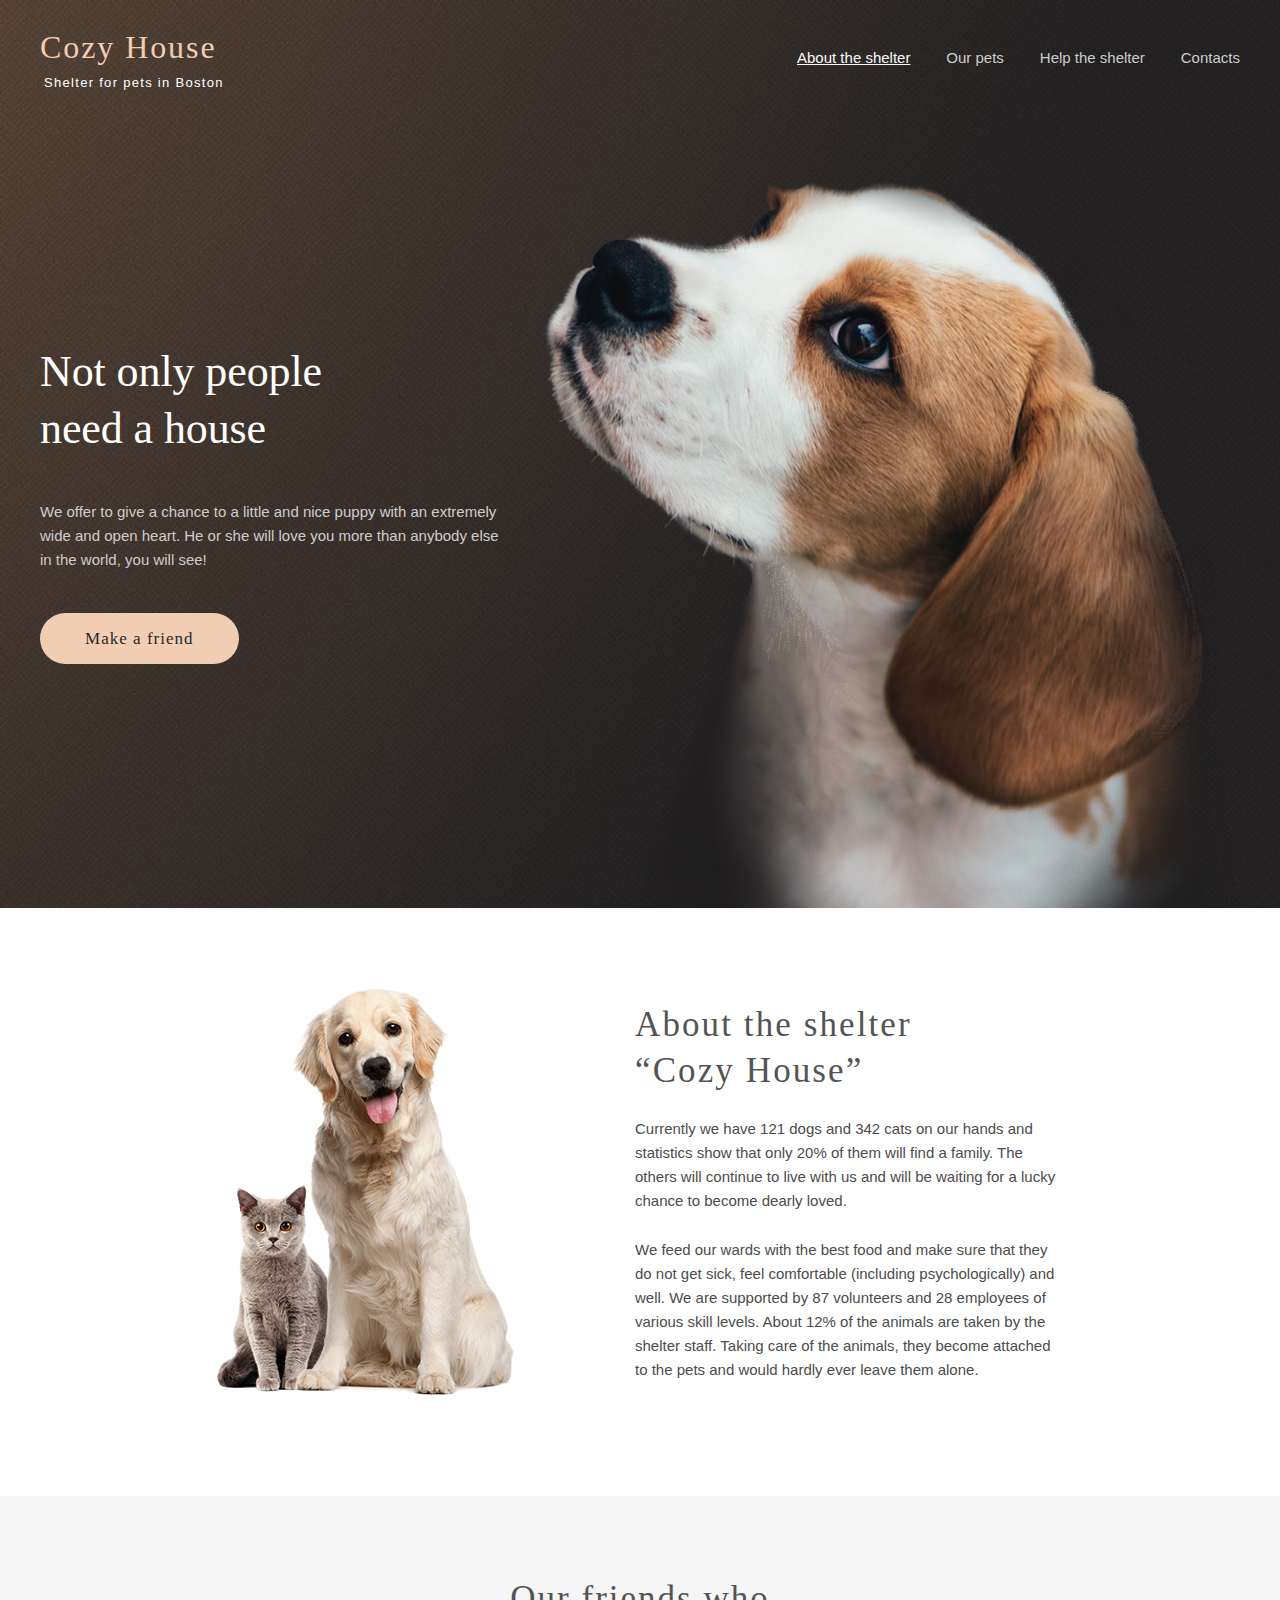
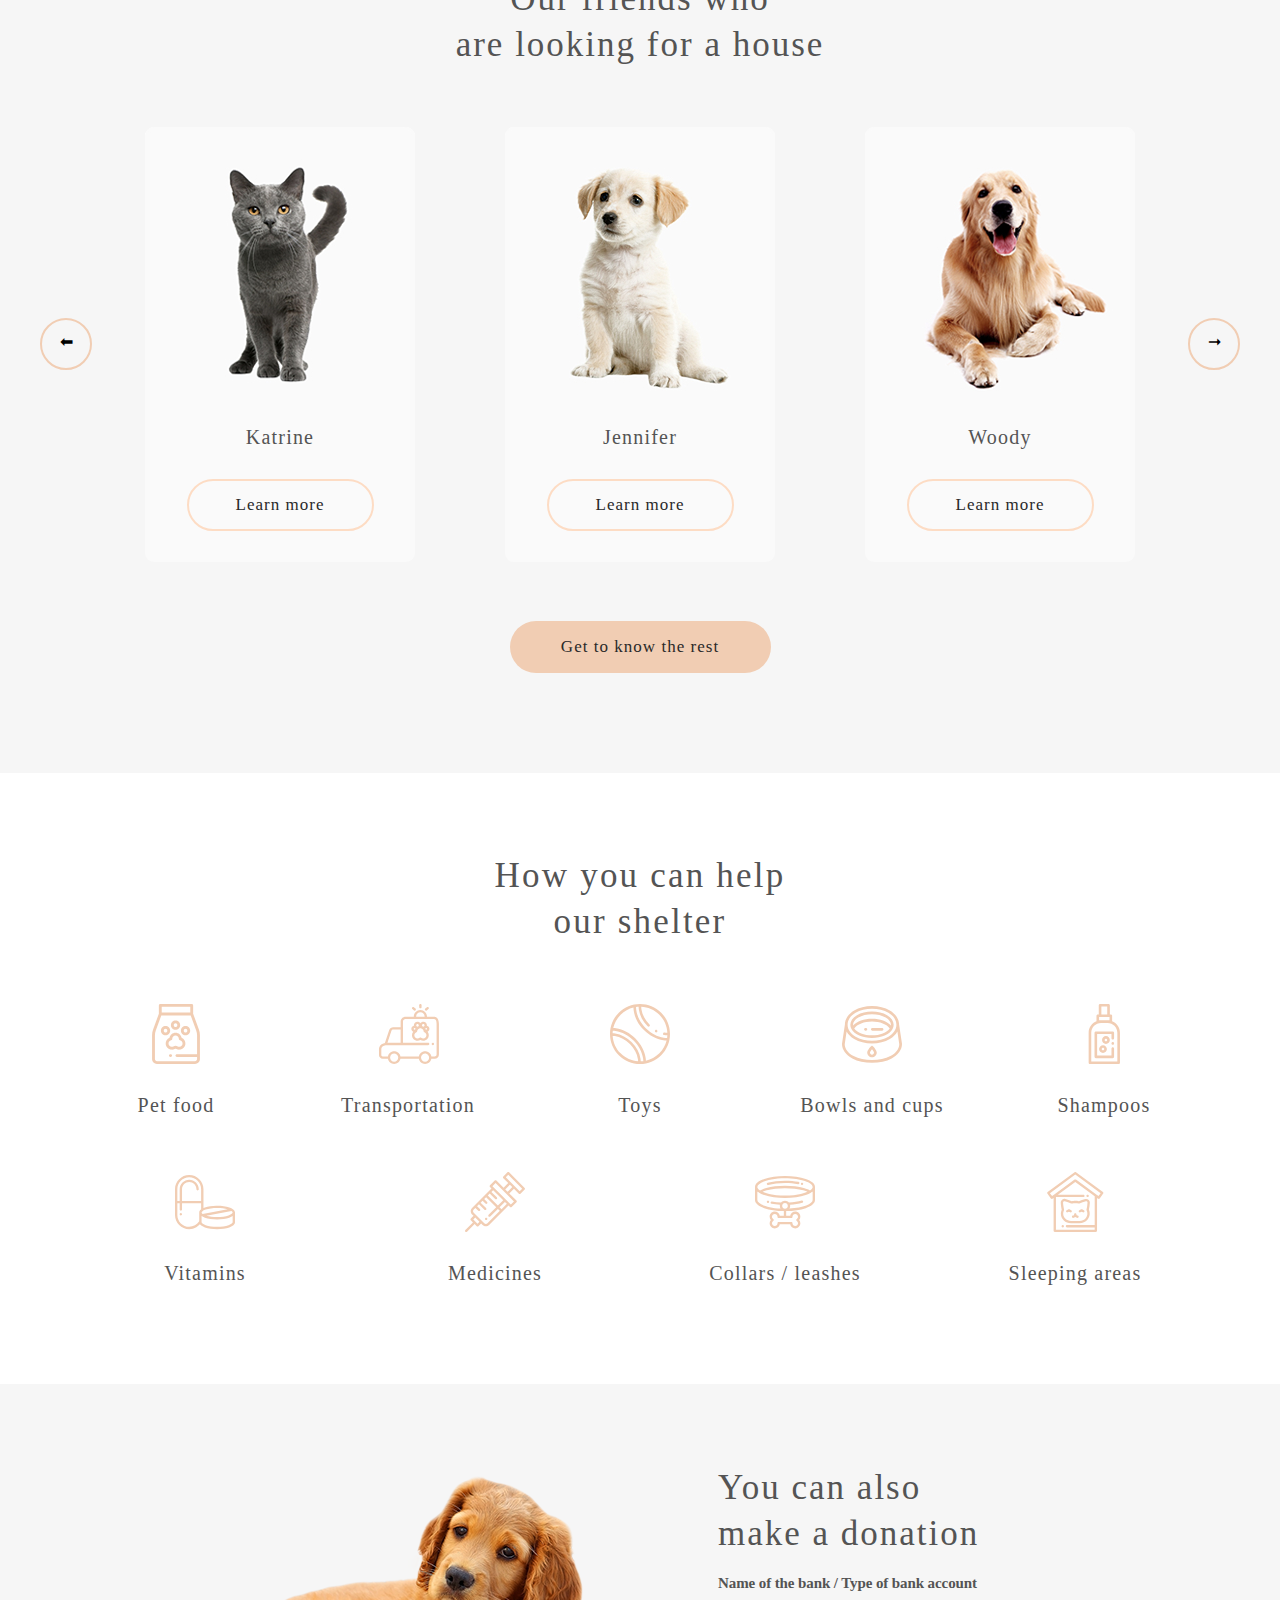
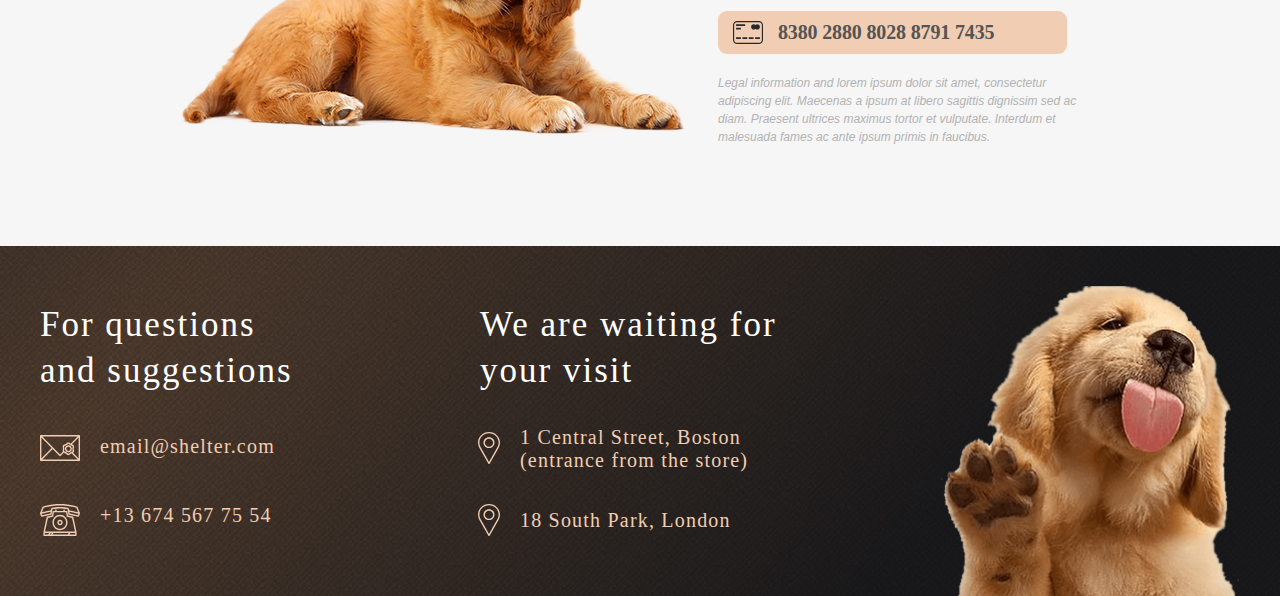
==== index.html @ 89e7f136 "fix: debuging validator error v2" ====
<!DOCTYPE html>
<html lang="en">

<head>
    <meta charset="UTF-8">
    <meta name="viewport" content="width=device-width, initial-scale=1.0">
    <link rel="stylesheet" href="style.css">
    <link rel="shortcut icon" href="img/start-dog.png">
    <title>Shelter</title>
</head>
<body>
    <section class="start">
        <header class="startHeader dFlex">
            <a href="#" class="logoLink">
            <div class="">
                <h1 class="startH1">Cozy House</h1>
                <p class="startP">Shelter for pets in Boston</p>
            </div>
            </a>
            <nav>
                <ul class="navbar dFlex">
                    <li><a href="#" class="navA navAActive">About the shelter</a></li>
                    <li><a href="Pets.html" class="navA">Our pets</a></li>
                    <li><a href="#help" class="navA">Help the shelter</a></li>
                    <li><a href="#footer" class="navA">Contacts</a></li>
                </ul>
            </nav>
        </header>
        <div class="startMain dFlex">
            <div class="startText">
                <h2 class="startTextH2">Not only people need a house</h2>
                <p class="startTextP">
                    We offer to give a chance to a little and
                    nice puppy with an extremely wide and open heart. He or she
                    will love you more than anybody else in the world, you will see!
                </p>
                <a href="#pets" class="startBtn btn">Make a friend</a>
            </div>
            <div class="startImg">
            </div>
        </div>
    </section>

    <section class="about">
        <div class="aboutBox dFlex">
            <div class="aboutImg"></div>
            <div class="aboutText">
                <h3 class="aboutTextH3">
                    About the shelter “Cozy House”
                </h3>
                <p class="aboutTextP aboutTextPMargin">
                    Currently we have 121 dogs and 342 cats on our hands and statistics
                    show that only 20% of them will find a family. The others will
                    continue to live with us and will be waiting for a lucky chance
                    to become dearly loved.
                </p>
                <p class="aboutTextP">
                    We feed our wards with the best food and make sure that they do
                    not get sick, feel comfortable (including psychologically) and
                    well. We are supported by 87 volunteers and 28 employees of various
                    skill levels. About 12% of the animals are taken by the shelter
                    staff. Taking care of the animals, they become attached to the
                    pets and would hardly ever leave them alone.
                </p>
            </div>
        </div>
    </section>
    <section class="pets" id="pets">
        <h3 class="petsH3">Our friends who <br>are looking for a house</h3>
        <div class="petsSliderBox dFlex">
            <div class="sliderArrLeft sliderArr">&#11013;</div>
            <div class="petsSlider dFlex">
                <div class="petCard">
                    <div class="petCardImg imgKatrine"></div>
                    <div class="petCardName"> Katrine </div>
                    <button type="button" class="petCardBtn btn">Learn more</button>
                </div>
                <div class="petCard">
                    <div class="petCardImg imgJennifer"></div>
                    <div class="petCardName"> Jennifer </div>
                    <button type="button" class="petCardBtn btn">Learn more</button>
                </div>
                <div class="petCard">
                    <div class="petCardImg imgWoody"></div>
                    <div class="petCardName"> Woody </div>
                    <button type="button" class="petCardBtn btn">Learn more</button>
                </div>
            </div>
            <div class="sliderArrRight sliderArr">&#10142;</div>
        </div>
        <a href="Pets.html" class="petsBtn btn">Get to know the rest</a>
    </section>
    <section class="help" id="help">
        <h3 class="helpH3">How you can help <br>our shelter</h3>
        <div class="helpList dFlex">
            <div class="helpListBox">
                <div class="helpImgPetFood helpImg"></div>
                <h4 class="helpListName">
                    Pet food
                </h4>
            </div>
            <div class="helpListBox">
                <div class="helpImgTransportation helpImg"></div>
                <h4 class="helpListName">
                    Transportation
                </h4>
            </div>
            <div class="helpListBox">
                <div class="helpImgToys helpImg"></div>
                <h4 class="helpListName">
                    Toys
                </h4>
            </div>
            <div class="helpListBox">
                <div class="helpImgBowlsAndCups helpImg"></div>
                <h4 class="helpListName">
                    Bowls and cups
                </h4>
            </div>
            <div class="helpListBox">
                <div class="helpImgShampoos helpImg"></div>
                <h4 class="helpListName">
                    Shampoos
                </h4>
            </div>
            <div class="helpListBox">
                <div class="helpImgVitamins helpImg"></div>
                <h4 class="helpListName">
                    Vitamins
                </h4>
            </div>
            <div class="helpListBox">
                <div class="helpImgMedicines helpImg"></div>
                <h4 class="helpListName">
                    Medicines
                </h4>
            </div>
            <div class="helpListBox">
                <div class="helpImgCollarsLeashes helpImg"></div>
                <h4 class="helpListName">
                    Collars / leashes
                </h4>
            </div>
            <div class="helpListBox">
                <div class="helpImgSleepingAreas helpImg"></div>
                <h4 class="helpListName">
                    Sleeping areas
                </h4>
            </div>
        </div>
    </section>
    <section class="donation dFlex">
        <div class="donationImg"></div>
        <div class="donationBlock">
            <h3 class="donationH3">You can also <br>make a donation</h3>
            <h5 class="donationH5">Name of the bank / Type of bank account</h5>
            <div class="donationCredit">
                <div class="donationCreditBox dFlex">
                    <div class="donationCreditImg"></div>
                    <a href="#" class="logoLink"><h4 class="donationCreditNum">8380 2880 8028 8791 7435</h4></a>
                </div>
            </div>
            <div class="donationCreditP">
                Legal information and lorem ipsum dolor sit amet, consectetur
                adipiscing elit. Maecenas a ipsum at libero sagittis dignissim
                sed ac diam. Praesent ultrices maximus tortor et vulputate.
                Interdum et malesuada fames ac ante ipsum primis in faucibus.
            </div>
        </div>
    </section>
    <section class="footer dFlex" id="footer">
        <div class="footerBox">
            <h3 class="footerH3">For questions <br>and suggestions</h3>
            <div class="footerMailMargin dFlex">
                <div class="footerMailImg"></div>
                <a href="mailto:email@shelter.com" class="logoLink"><h4>email@shelter.com</h4></a>
            </div>
            <div class="dFlex">
                <div class="footerPhoneImg"></div>
                <a href="tel:+136745677554" class="logoLink"><h4>+13 674 567 75 54</h4></a>
            </div>
        </div>
        <div class="footerBox footerBoxCenter">
            <h3 class="footerH3">We are waiting for your visit</h3>
            <div class="footerPinMargin dFlex">
                <div class="footerPinImg footerPinImgOne"></div>
                <a href="https://www.google.com/maps/search/Boston" class="logoLink"><h4 class="footerH4Center">
                    1 Central Street, Boston (entrance from the store)
                </h4></a>
            </div>
            <div class="dFlex">
                <div class="footerPinImg footerPinImgTwo"></div>
                <a href="https://www.google.com/maps/search/London" class="logoLink"><h4>18 South Park, London </h4></a>
            </div>
        </div>
        <div class="footerBox footerImgDog"></div>
    </section>
    <script src="script.js"></script>
</body>

</html>
---- style.css ----
body, h1, h2, h3, h4, p, ul, ol[class], li, figure, figcaption, blockquote, dl, dd, html {
    margin: 0;
    padding: 0;
}
html {
    scroll-behavior: smooth;
    width: 1280px;
    max-width: 1280px;
    min-width: 250px;
    margin: 0 auto;
    -webkit-text-size-adjust: 100%;
    font-family: 'Inika';
    font-style: normal;
    transition: 0.3s;
}
* {
    box-sizing: border-box;
}
.dFlex {
    display: flex;
}
.dNone {
    display: none;
}

.start {
    height: 908px;
    padding: 0 40px;
    background: url(img/start-back.jpg) center;
}
.startHeader {
    padding-top: 30px;
    justify-content: space-between;
}
.logoLink {
    text-decoration: none;
}
.startH1 {
    font-family: 'Georgia';
    font-weight: 400;
    font-size: 32px;
    line-height: 110%;
    letter-spacing: 0.06em;
    color: #F1CDB3;
}
.startP {
    margin: 10px 0 0 4px;
    font-family: 'Arial';
    line-height: 15px;
    font-size: 13px;
    letter-spacing: 0.1em;
    color: #FFF;
}
.navbar {
    margin-top: 16px;
    width: 443px;
    justify-content: space-between;
    list-style-type: none;
}
.navA {
    font-family: 'Arial';
    font-size: 15px;
    line-height: 160%;
    color: #CDCDCD;
    text-decoration: none;
    transition: 0.3s;
}
.navA:hover {
    color: #FAFAFA;
    cursor: pointer;
}
.navAActive {
    color: #FAFAFA;
    text-decoration: underline;
}
.navAActive:hover {
    cursor: default;
}
.startMain {
    margin-top: 90px;
    justify-content: space-between;
}
.startText {
    margin-top: 163px;
    width: 460px;
}
.startTextH2 {
    width: 315px;
    font-family: 'Georgia';
    font-weight: 100;
    font-size: 44px;
    line-height: 130%;
    color: #FFF;
    letter-spacing: -0.1px;
}
.startTextP {
    margin: 42px 0 56px;
    font-family: 'Arial';
    font-size: 15px;
    line-height: 160%;
    color: #CDCDCD;
}
.startImg {
    background: url(img/start-dog.png) center;
    width: 698px;
    height: 728px;
}
.startBtn {
    text-decoration: none;
    padding: 16px 45px;
    width: 207px;
    /* height: 180px; */
}
.btn {
    background: #F1CDB3;
    border: none;
    border-radius: 100px;
    font-family: 'Georgia';
    font-size: 17px;
    line-height: 130%;
    letter-spacing: 0.06em;
    color: #292929;
    transition: 0.3s;
}
.btn:hover {
    cursor: pointer;
    background: #FDDCC4;
}
.about {
    background-color: #FFF;
    padding: 80px 215px;
    height: 588px;
}
.aboutBox {
    width: 850px;
    justify-content: space-between;
}
.aboutImg {
    background: url(img/about-pets.png) center;
    width: 300px;
    height: 408px;
}
.aboutText {
    width: 430px;
}
.aboutTextH3 {
    width: 370px;
    margin-top: 14px;
    font-weight: 100;
    font-family: 'Georgia';
    font-size: 35px;
    line-height: 130%;
    letter-spacing: 0.06em;
    color: #545454;
}
.aboutTextP {
    font-family: 'Arial';
    font-size: 15px;
    line-height: 160%;
    color: #4C4C4C;
}
.aboutTextPMargin {
    margin: 24px 0 25px;

}
.pets {
    padding: 80px 40px;
    height: 877px;
    background-color: #F6F6F6;
}
.petsH3 {
    margin: 0 auto;
    width: 400px;
    text-align: center;
    font-family: 'Georgia';
    font-weight: 100;
    font-size: 35px;
    line-height: 130%;
    color: #545454;
    letter-spacing: 2px;
}
.petsSliderBox {
    margin-top: 60px;
}
.petsSlider {
    width: 990px;
    margin: 0 53px;
    justify-content: space-between;
}
.sliderArr {
    border-radius: 100%;
    border: 2px solid #F1CDB3;
    width: 52px;
    height: 52px;
    margin-top: 191px;
    padding-top: 12px;
    text-align: center;
    align-items: center;
    transition: 0.3s;
}
.sliderArr:hover {
    cursor: pointer;
    background: #F1CDB3;
}

.petCard {
    width: 270px;
    height: 435px;
    background: #FAFAFA;
    border-radius: 9px;
    overflow: hidden;
    transition: 0.5s;
}
.petCard:hover, .petsCard:hover {
    cursor: pointer;
    box-shadow: 0px 4px 4px rgba(0, 0, 0, 0.25);
    background: #fff;
}
.petCard:hover > .petCardBtn, .petsCard:hover > .petCardBtn {
    background: #FDDCC4;
}
.petCardImg {
    width: 270px;
    height: 270px;
}
.petCardName {
    margin-top: 29px;
    margin-bottom: 30px;
    font-family: 'Georgia';
    font-size: 20px;
    line-height: 23px;
    align-items: center;
    text-align: center;
    letter-spacing: 0.06em;
    color: #545454;
}
.petCardBtn {
    margin: 0 41.5px;
    background-color: #FAFAFA;
    width: 187px;
    height: 52px;
    border: 2px solid #FDDCC4;
}
.petsBtn {
    align-items: center;
    text-align: center;
    padding: 15px;
    display: block;
    text-decoration: none;
    margin: 0 auto;
    margin-top: 59px;
    font-family: 'Georgia';
    font-size: 17px;
    line-height: 130%;
    letter-spacing: 0.06em;
    color: #292929;
    width: 261px;
    height: 52px;
}
.imgKatrine {
    background: url(img/pets-katrine.jpg) center;
}
.imgJennifer {
    background: url(img/pets-jennifer.jpg) center;
}
.imgWoody {
    background: url(img/pets-woody.jpg) center;
}
.imgSophia {
    background: url(img/pets-sophia.jpg) center;
}
.imgTimmy {
    background: url(img/pets-timmy.jpg) center;
}
.imgCharly {
    background: url(img/pets-charly.jpg) center;
}
.imgScarlett {
    background: url(img/pets-scarlett.jpg) center;
}
.imgFreddie {
    background: url(img/pets-freddie.jpg) center;
}
.help {
    height: 611px;
    background-color: #FFF;
    padding: 80px 60px;
}
.helpH3 {
    font-family: 'Georgia';
    font-weight: 100;
    font-size: 35px;
    line-height: 130%;
    align-items: center;
    letter-spacing: 2.2px;
    color: #545454;
    text-align: center;
}
.helpList {
    margin: auto;
    margin-top: 5px;
    /* width: 1050px; */
    justify-content: space-around;
    text-align: center;
    align-items: center;
    flex-flow: row wrap;
}
.helpListBox {
    margin-top: 55px;
    height: 113px;
    width: 200px;
}
.helpImg {
    height: 60px;
    background-position: center;
    background-repeat: no-repeat;
}
.helpImgPetFood {
    background-image: url(img/pet-food.svg);
}
.helpImgTransportation {
    background-image: url(img/transportation.svg);
}
.helpImgBowlsAndCups {
    background-image: url(img/bowls-and-cups.svg);
}
.helpImgShampoos {
    background-image: url(img/shampoos.svg);
}
.helpImgVitamins {
    background-image: url(img/vitamins.svg);
}
.helpImgToys {
    background-image: url(img/toys.svg);
}
.helpImgMedicines {
    background-image: url(img/medicines.svg);
}
.helpImgCollarsLeashes {
    background-image: url(img/collars-or-leashes.svg);
}
.helpImgSleepingAreas {
    background-image: url(img/sleeping-area.svg);
}
.helpListName {
    margin-top: 30px;
    font-family: 'Georgia';
    font-weight: 100;
    font-size: 20px;
    line-height: 115%;
    letter-spacing: 0.06em;
    color: #545454;
}


.donation {
    height: 462px;
    background-color: #F6F6F6;
    padding: 80px 182px;
    justify-content: space-between;
}
.donationImg {
    margin-top: 11px;
    height: 261px;
    width: 505px;
    background: url(img/donation-dog.png) center;
}
.donationBlock {
    width: 380px;
}
.donationH3 {
    margin-top: 1px;
    font-family: 'Georgia';
    font-weight: 100;
    font-size: 35px;
    line-height: 130%;
    align-items: center;
    letter-spacing: 2px;
    color: #545454;
    margin-bottom: -1px;
}
.donationH5 {
    margin-top: 20px;
    font-family: 'Georgia';
    font-size: 15px;
    line-height: 110%;
    letter-spacing: -0.1px;
    color: #545454;
}
.donationCredit {
    margin-top: -6px;
    width: 349px;
    height: 43px;
    background: #F1CDB3;
    border-radius: 9px;
}
.donationCreditBox {
    padding: 10px 15px 10px 15px;
}
.donationCreditImg {
    background: url(img/credit-card.svg) center;
    width: 30px;
    height: 23px;
}
.donationCreditNum {
    margin-left: 15px;
    font-family: 'Georgia';
    font-size: 20px;
    line-height: 115%;
    /* letter-spacing: 0.06em; */
    letter-spacing: -0.15px;
    color: #545454;
}
.donationCreditP {
    margin-top: 20px;
    font-family: 'Arial';
    font-style: italic;
    font-size: 12px;
    line-height: 18px;
    color: #B2B2B2;
}
.footer {
    height: 350px;
    background-color: #0ff3;
    background: url(img/footer-back.jpg) center;
    padding: 40px 40px 0;
    justify-content: space-between;
}
.footerBox {
    width: 300px;
    height: 310px;
}
.footerH3 {
    margin-top: 16px;
    font-family: 'Georgia';
    font-weight: 100;
    font-size: 35px;
    line-height: 130%;
    letter-spacing: 2px;
    color: #FFF;
}
.footerImgDog {
    background: url(img/footer-dog.png);
}
.footerBox h4 {
    margin-left: 20px;
    font-family: 'Georgia';
    font-weight: 100;
    font-size: 20px;
    line-height: 115%;
    letter-spacing: 0.06em;
    color: #F1CDB3;
}
.footerMailImg {
    background: url(img/mail.svg) center;
    width: 40px;
    height: 26px;
}
.footerPhoneImg {
    background: url(img/phone.svg) center;
    width: 40px;
    height: 32px;
}
.footerPinImg {
    background: url(img/pin.svg) center;
    width: 22px;
    height: 32px;
    margin-left: -2px;
}
.footerMailMargin {
    margin: 42px 0 43px;
}
.footerPinMargin {
    margin-top: 33px;
    margin-bottom: 37px;
}
.footerH4Center {
    width: 260px;
}
.footerBoxCenter {
    margin-left: -20px;
}
.footerPinImgOne {
    margin-top: 6px;
}
.footerPinImgTwo {
    margin-top: -5px;
}
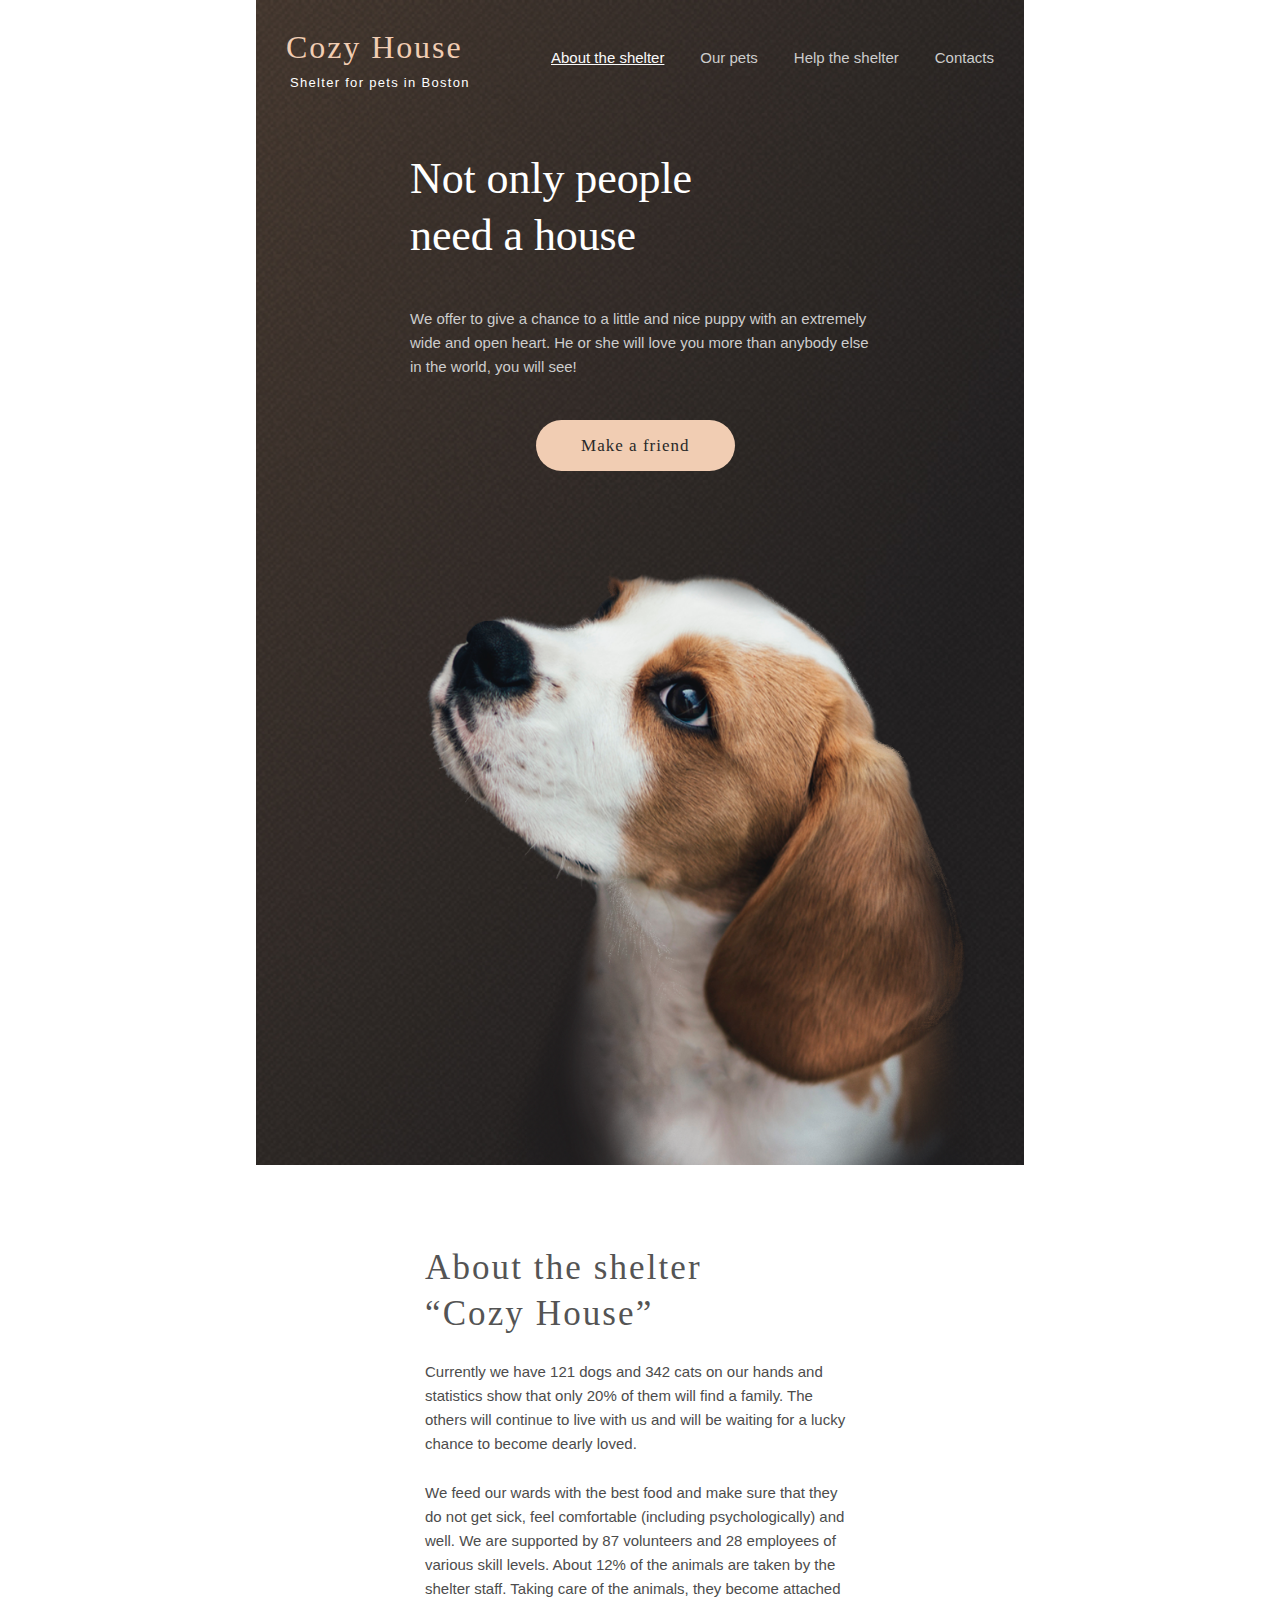
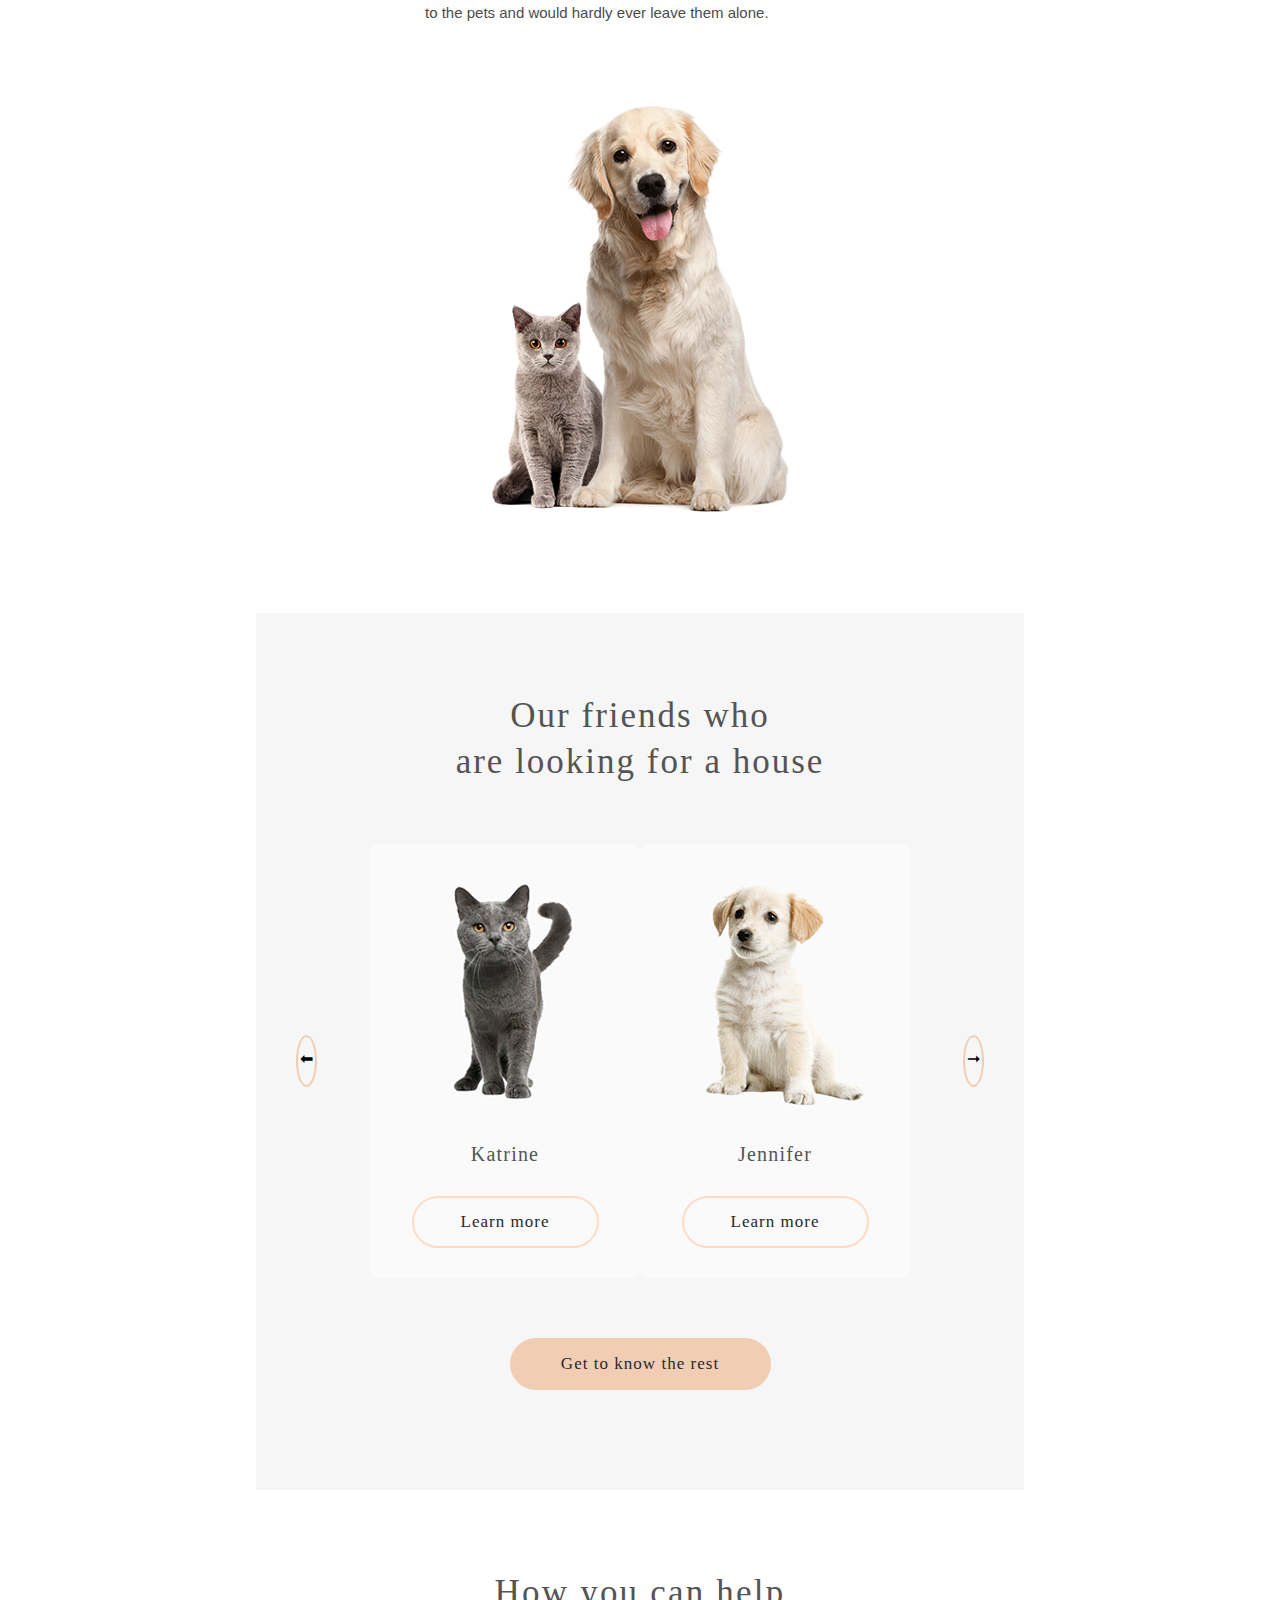
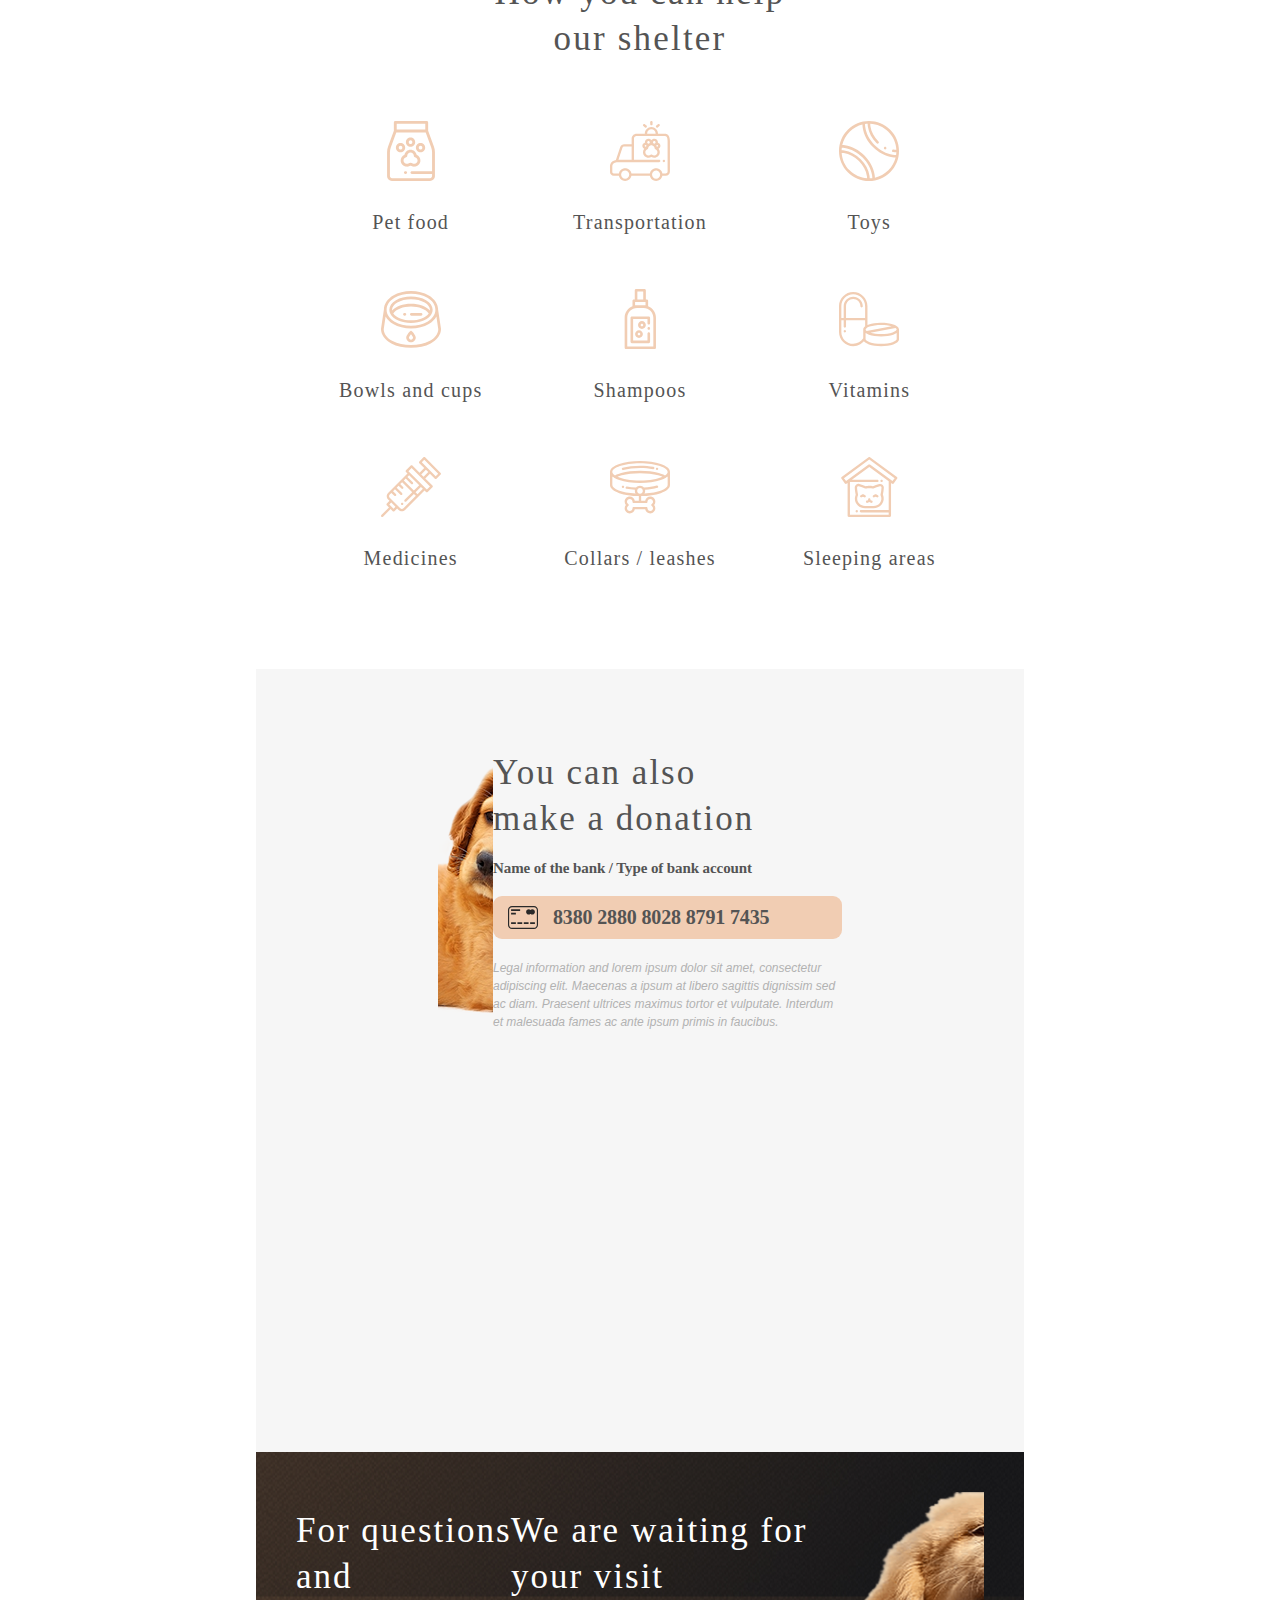
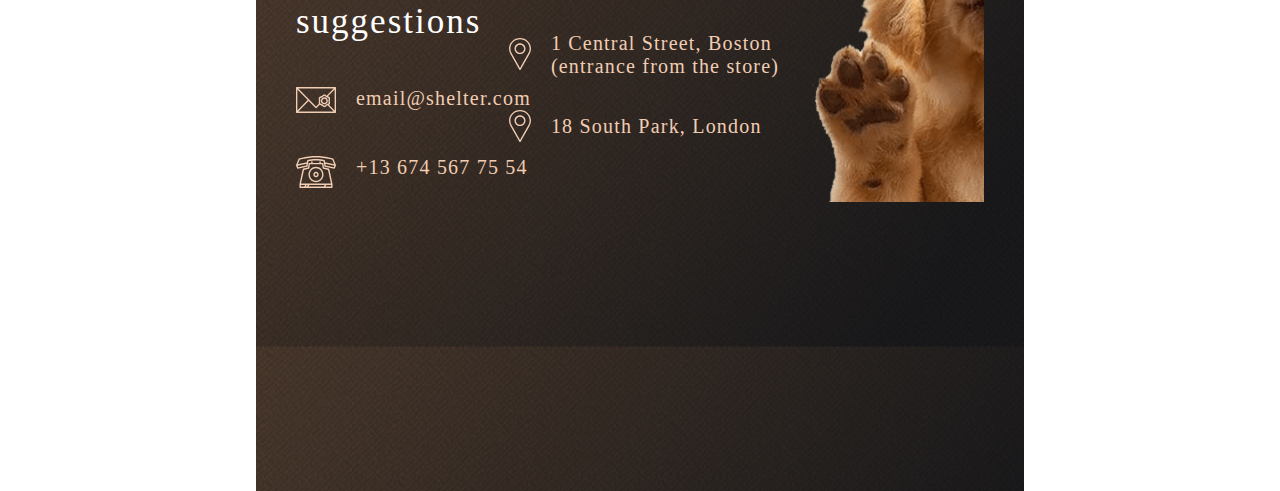
==== commit 57dd4b92: "feat: start second task" ====
--- a/index.html
+++ b/index.html
@@ -80,7 +80,7 @@
                     <div class="petCardName"> Jennifer </div>
                     <button type="button" class="petCardBtn btn">Learn more</button>
                 </div>
-                <div class="petCard">
+                <div class="petCard petCard768">
                     <div class="petCardImg imgWoody"></div>
                     <div class="petCardName"> Woody </div>
                     <button type="button" class="petCardBtn btn">Learn more</button>
--- a/style.css
+++ b/style.css
@@ -26,7 +26,9 @@
 .start {
     height: 908px;
     padding: 0 40px;
-    background: url(img/start-back.jpg) center;
+    background-image: url(img/start-back.jpg);
+    background-position: center;
+    background-repeat: no-repeat;
 }
 .startHeader {
     padding-top: 30px;
@@ -486,3 +488,62 @@
 .footerPinImgTwo {
     margin-top: -5px;
 }
+
+@media screen and (max-width: 2800px) {
+    html {
+        width: 768px;
+    }
+    .start {
+        height: 1165px;
+        padding: 0 30px;
+        background-size: cover;
+    }
+    .startMain {
+        margin-top: 60px;
+        flex-direction: column;
+        align-items: center;
+    }
+    .startText {
+        margin-top: 0px;
+    }
+    .startBtn {
+        align-items: center;
+        text-align: center;
+        margin-left: calc(50% - 207px/2 - 0.5px);
+    }
+    .startImg {
+        margin-top: 115px;
+        margin-left: calc(50% - 569px/2 + 70px);
+        background-size: contain;
+        width: 569px;
+        height: 593px;
+    }
+    .about {
+        height: 1048px;
+        padding: 80px 169px;
+    }
+    .aboutBox {
+        flex-direction: column-reverse;
+    }
+    .aboutTextH3 {
+        margin-top: 0;
+    }
+    .aboutImg {
+        margin: 80px 65px;
+    }
+    .petCard768 {
+        display: none;
+    }
+    .help {
+        height: 779px;
+        padding: 80px 40px;
+    }
+    .donation {
+        height: 783px;
+    }
+    .footer {
+        height: 639px;
+    }
+}
+
+@media screen and (max-width: 425px) {}
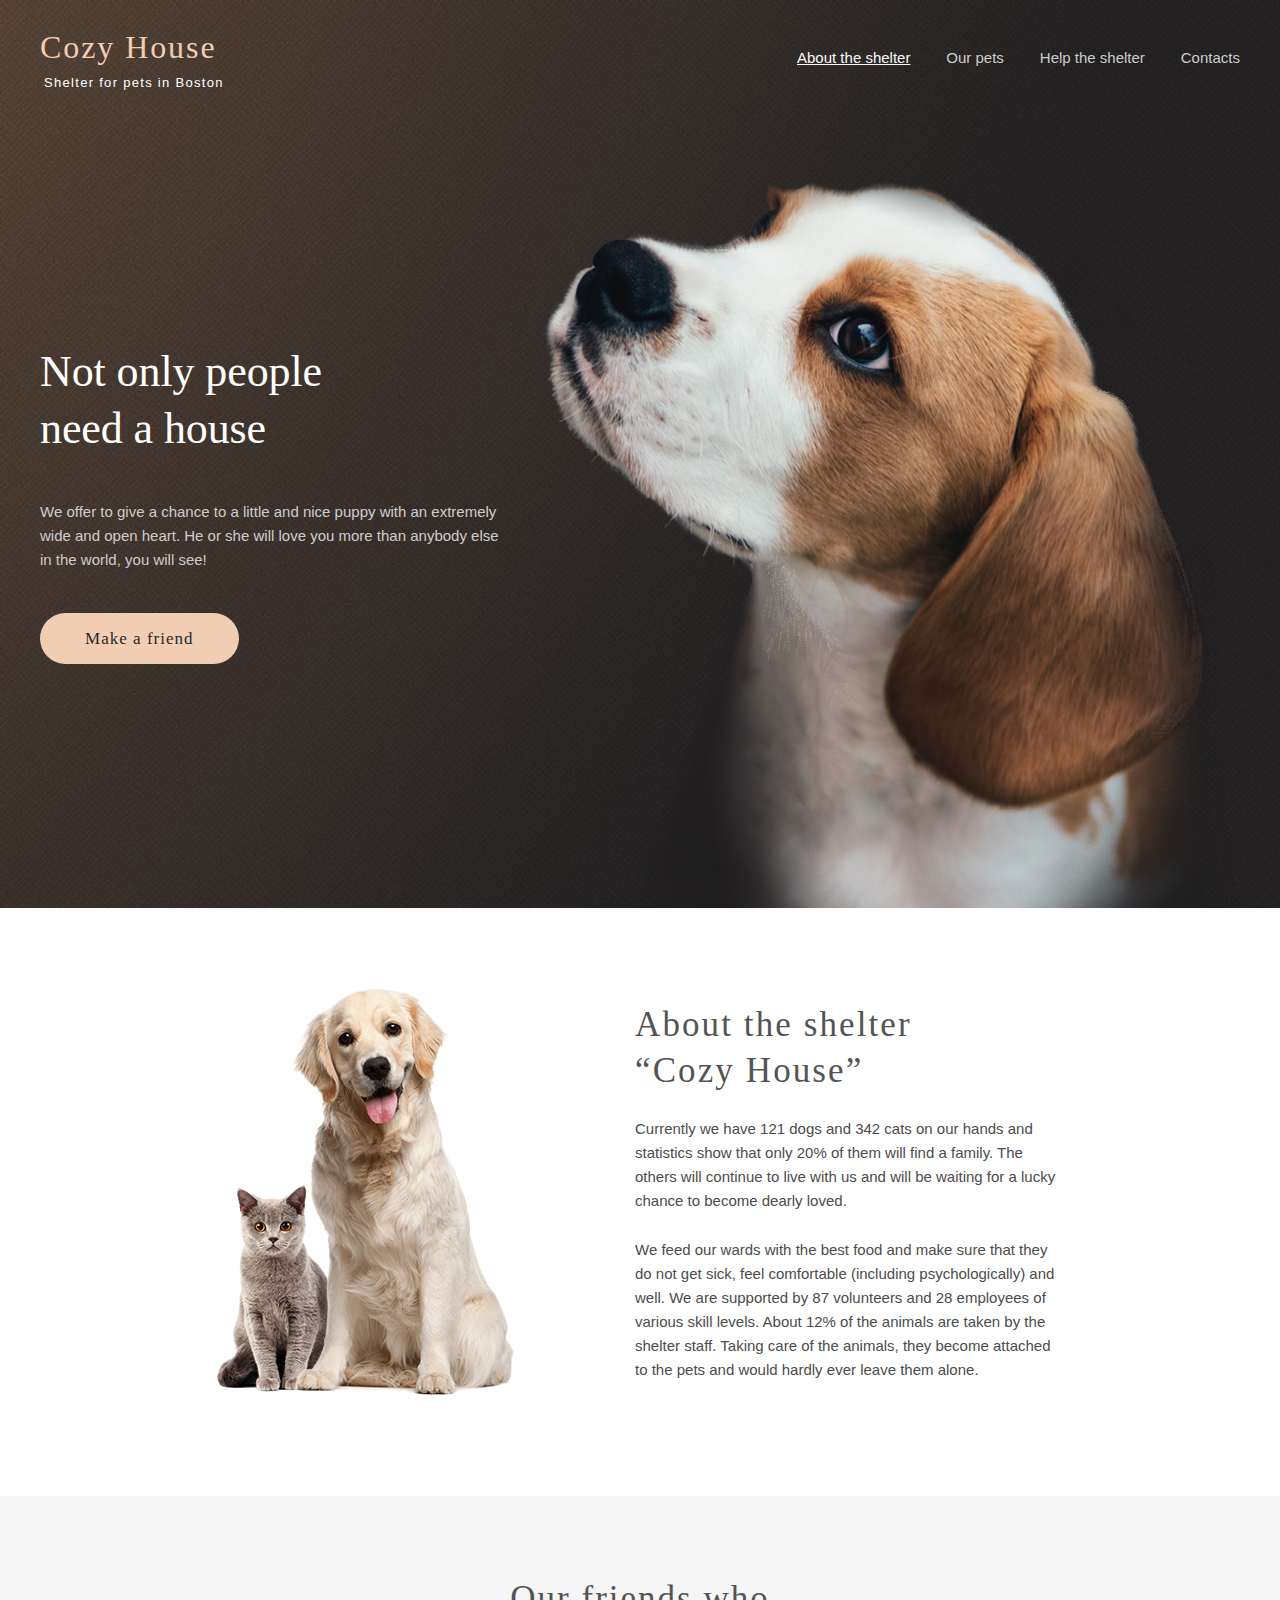
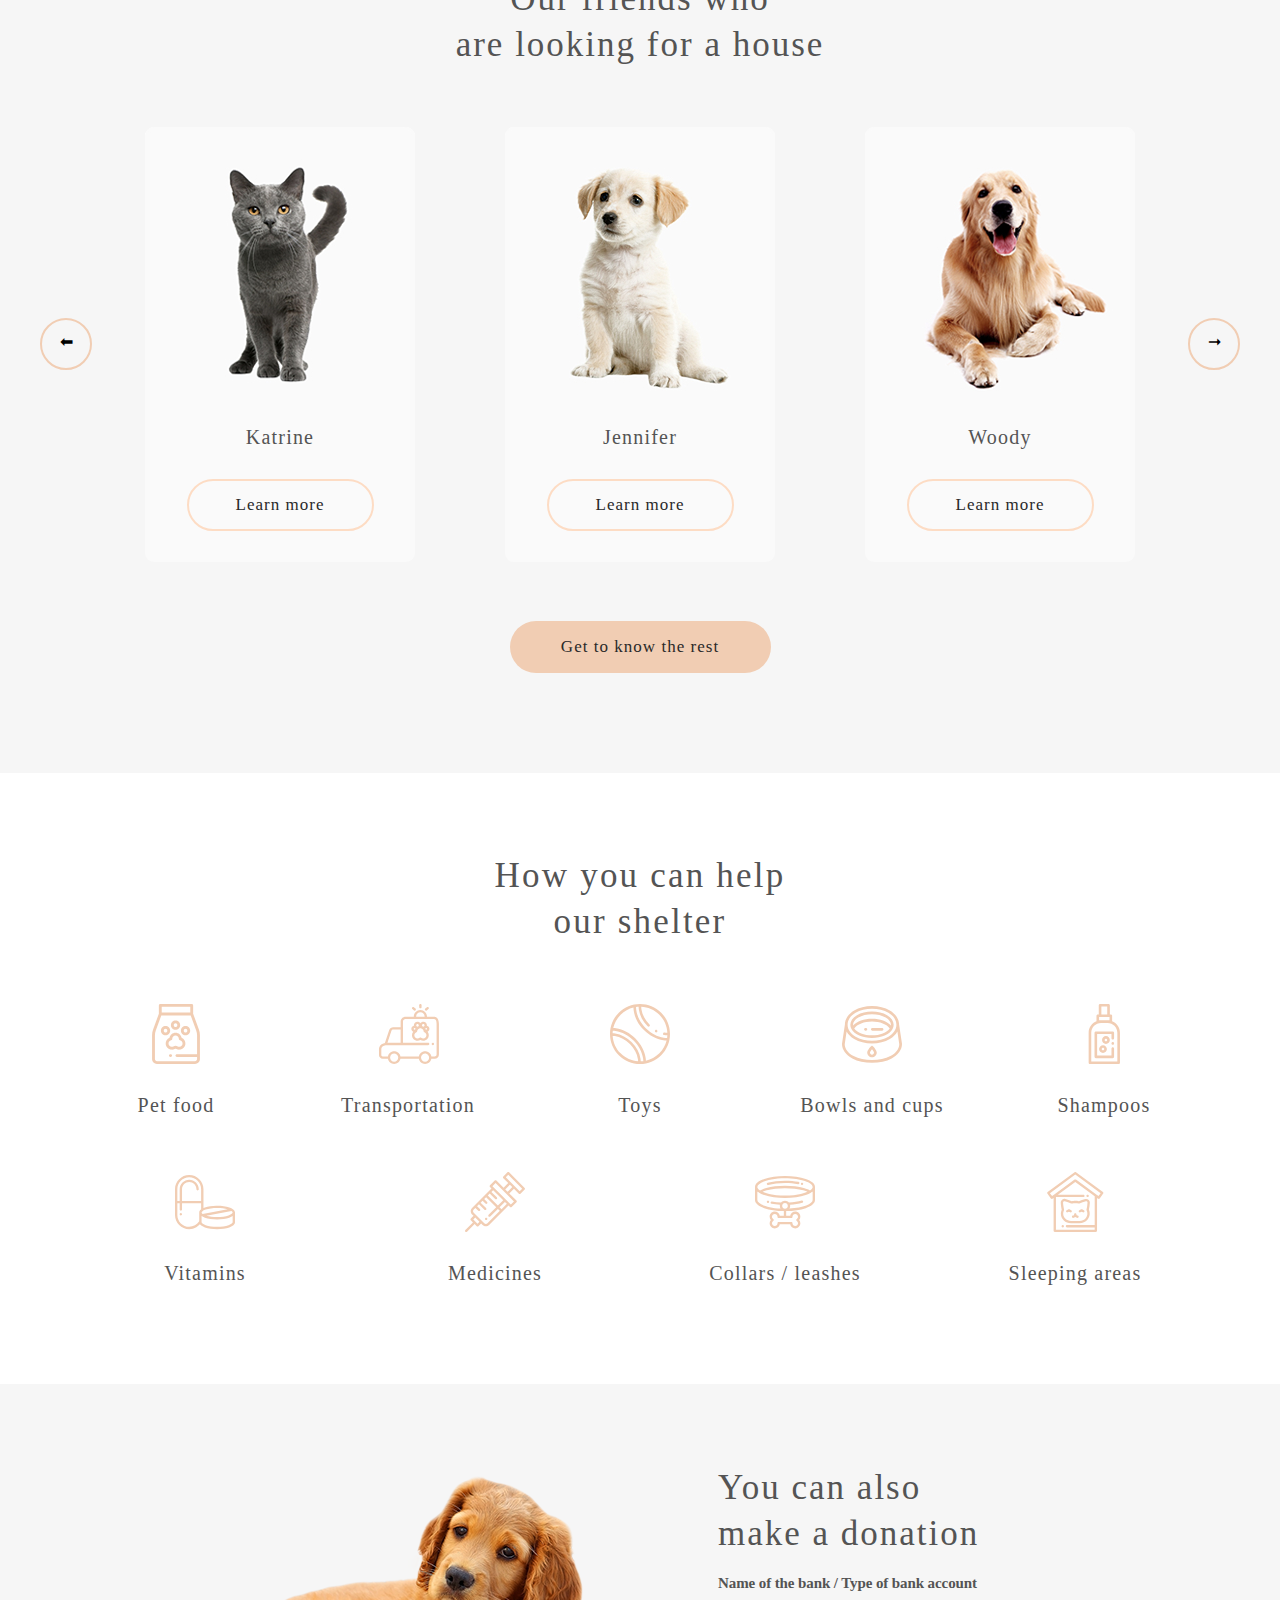
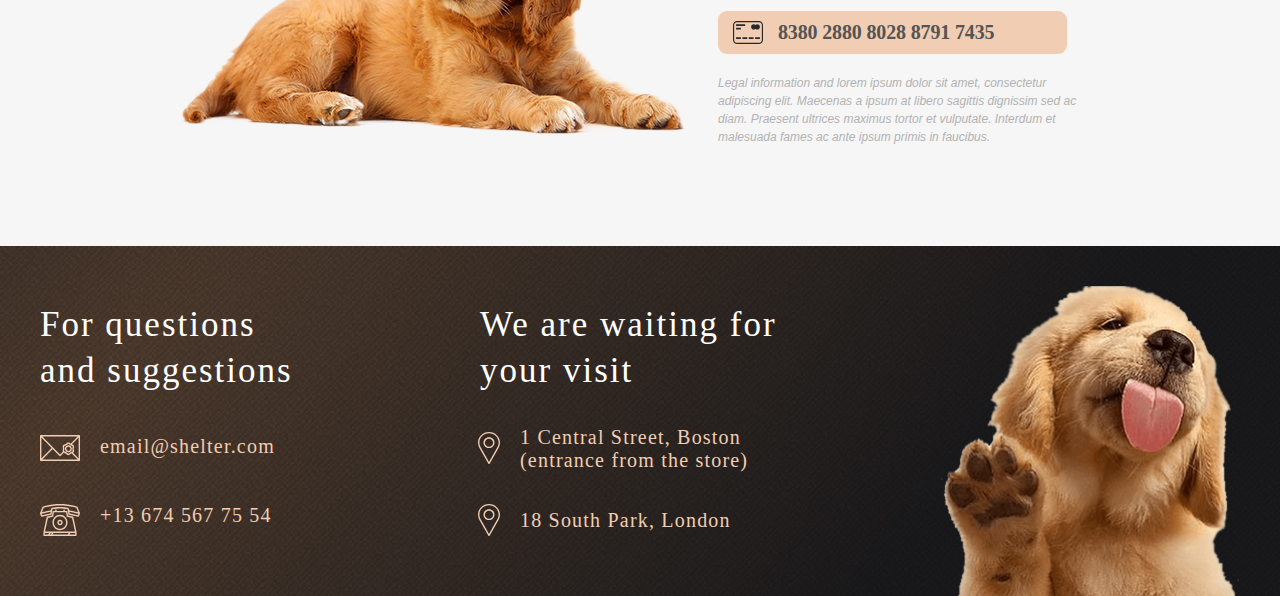
==== commit 7405511b: "feat: add part for 320px" ====
--- a/index.html
+++ b/index.html
@@ -17,7 +17,7 @@
                 <p class="startP">Shelter for pets in Boston</p>
             </div>
             </a>
-            <nav>
+            <nav class="navHiden320">
                 <ul class="navbar dFlex">
                     <li><a href="#" class="navA navAActive">About the shelter</a></li>
                     <li><a href="Pets.html" class="navA">Our pets</a></li>
@@ -25,6 +25,16 @@
                     <li><a href="#footer" class="navA">Contacts</a></li>
                 </ul>
             </nav>
+            <div class="burgerBtn dNone">
+                <nav class="navHiden320">
+                    <ul class="">
+                        <li><a href="#" class="navA navAActive">About the shelter</a></li>
+                        <li><a href="Pets.html" class="navA">Our pets</a></li>
+                        <li><a href="#help" class="navA">Help the shelter</a></li>
+                        <li><a href="#footer" class="navA">Contacts</a></li>
+                    </ul>
+                </nav>
+            </div>
         </header>
         <div class="startMain dFlex">
             <div class="startText">
@@ -46,7 +56,7 @@
             <div class="aboutImg"></div>
             <div class="aboutText">
                 <h3 class="aboutTextH3">
-                    About the shelter “Cozy House”
+                    About the shelter <br>“Cozy House”
                 </h3>
                 <p class="aboutTextP aboutTextPMargin">
                     Currently we have 121 dogs and 342 cats on our hands and statistics
--- a/style.css
+++ b/style.css
@@ -111,7 +111,6 @@
     text-decoration: none;
     padding: 16px 45px;
     width: 207px;
-    /* height: 180px; */
 }
 .btn {
     background: #F1CDB3;
@@ -138,7 +137,9 @@
     justify-content: space-between;
 }
 .aboutImg {
-    background: url(img/about-pets.png) center;
+    background-image: url(img/about-pets.png);
+    background-position: center;
+    background-repeat: no-repeat;
     width: 300px;
     height: 408px;
 }
@@ -163,7 +164,6 @@
 }
 .aboutTextPMargin {
     margin: 24px 0 25px;
-
 }
 .pets {
     padding: 80px 40px;
@@ -301,7 +301,6 @@
 .helpList {
     margin: auto;
     margin-top: 5px;
-    /* width: 1050px; */
     justify-content: space-around;
     text-align: center;
     align-items: center;
@@ -409,7 +408,6 @@
     font-family: 'Georgia';
     font-size: 20px;
     line-height: 115%;
-    /* letter-spacing: 0.06em; */
     letter-spacing: -0.15px;
     color: #545454;
 }
@@ -489,7 +487,7 @@
     margin-top: -5px;
 }
 
-@media screen and (max-width: 2800px) {
+@media screen and (max-width: 768px) {
     html {
         width: 768px;
     }
@@ -523,6 +521,7 @@
         padding: 80px 169px;
     }
     .aboutBox {
+        width: 550px;
         flex-direction: column-reverse;
     }
     .aboutTextH3 {
@@ -540,10 +539,104 @@
     }
     .donation {
         height: 783px;
+        flex-direction: column-reverse;
+        padding: 80px 131px 100px;
+        align-items: center;
     }
     .footer {
         height: 639px;
+        flex-wrap: wrap;
+        padding: 30px 64px 0;
+        background-size: cover;
+    }
+    .footerH3 {
+        margin-top: 0;
+    }
+    .footerImgDog {
+        margin: 0 auto;
+        align-items: center;
+        margin-top: -11px;
+    }
+    .pets {
+        padding: 80px 30px;
+    }
+    .petsSlider {
+        width: 600px;
+        margin: 0 10px;
     }
 }
 
-@media screen and (max-width: 425px) {}
+@media screen and (max-width: 425px) {
+    html {
+        width: 320px;
+    }
+    .start {
+        height: 823px;
+        padding: 0 20px;
+    }
+    .navHiden320 {
+        display: none;
+    }
+    .burgerBtn {
+        margin-top: 19px;
+        background: url(img/burger.svg) center;
+        width: 30px;
+        height: 22px;
+        display: block;
+    }
+    .startText {
+        margin: 0;
+        text-align: center;
+        width: 295px;
+    }
+    .startMain {
+        margin-top: 60px;
+        flex-direction: column;
+        align-items: center;
+    }
+    .startTextH2 {
+        margin: auto;
+        font-size: 25px;
+        line-height: 130%;
+        width: 200px;
+        text-align: center;
+        letter-spacing: 1.4px;
+    }
+    .startBtn {
+        margin-left: 0;
+    }
+    .startImg {
+        margin-left: calc(50% - 260px/2 + 30px);
+        margin-top: 120px;
+        background-size: contain;
+        width: 260px;
+        height: 272px;
+    }
+    .about {
+        height: 974px;
+        padding: 42px 25px;
+    }
+    .aboutBox {
+        width: 280px;
+    }
+    .aboutText {
+        width: 270px;
+    }
+    .aboutTextH3 {
+        width: auto;
+        text-align: center;
+        font-size: 25px;
+    }
+    .aboutTextP {
+        text-align: justify;
+    }
+    .aboutTextPMargin {
+        margin: 24px 0 22px;
+    }
+    .aboutImg {
+        width: 258px;
+        height: 360px;
+        background-size: contain;
+        margin: 38px 10px;
+    }
+}
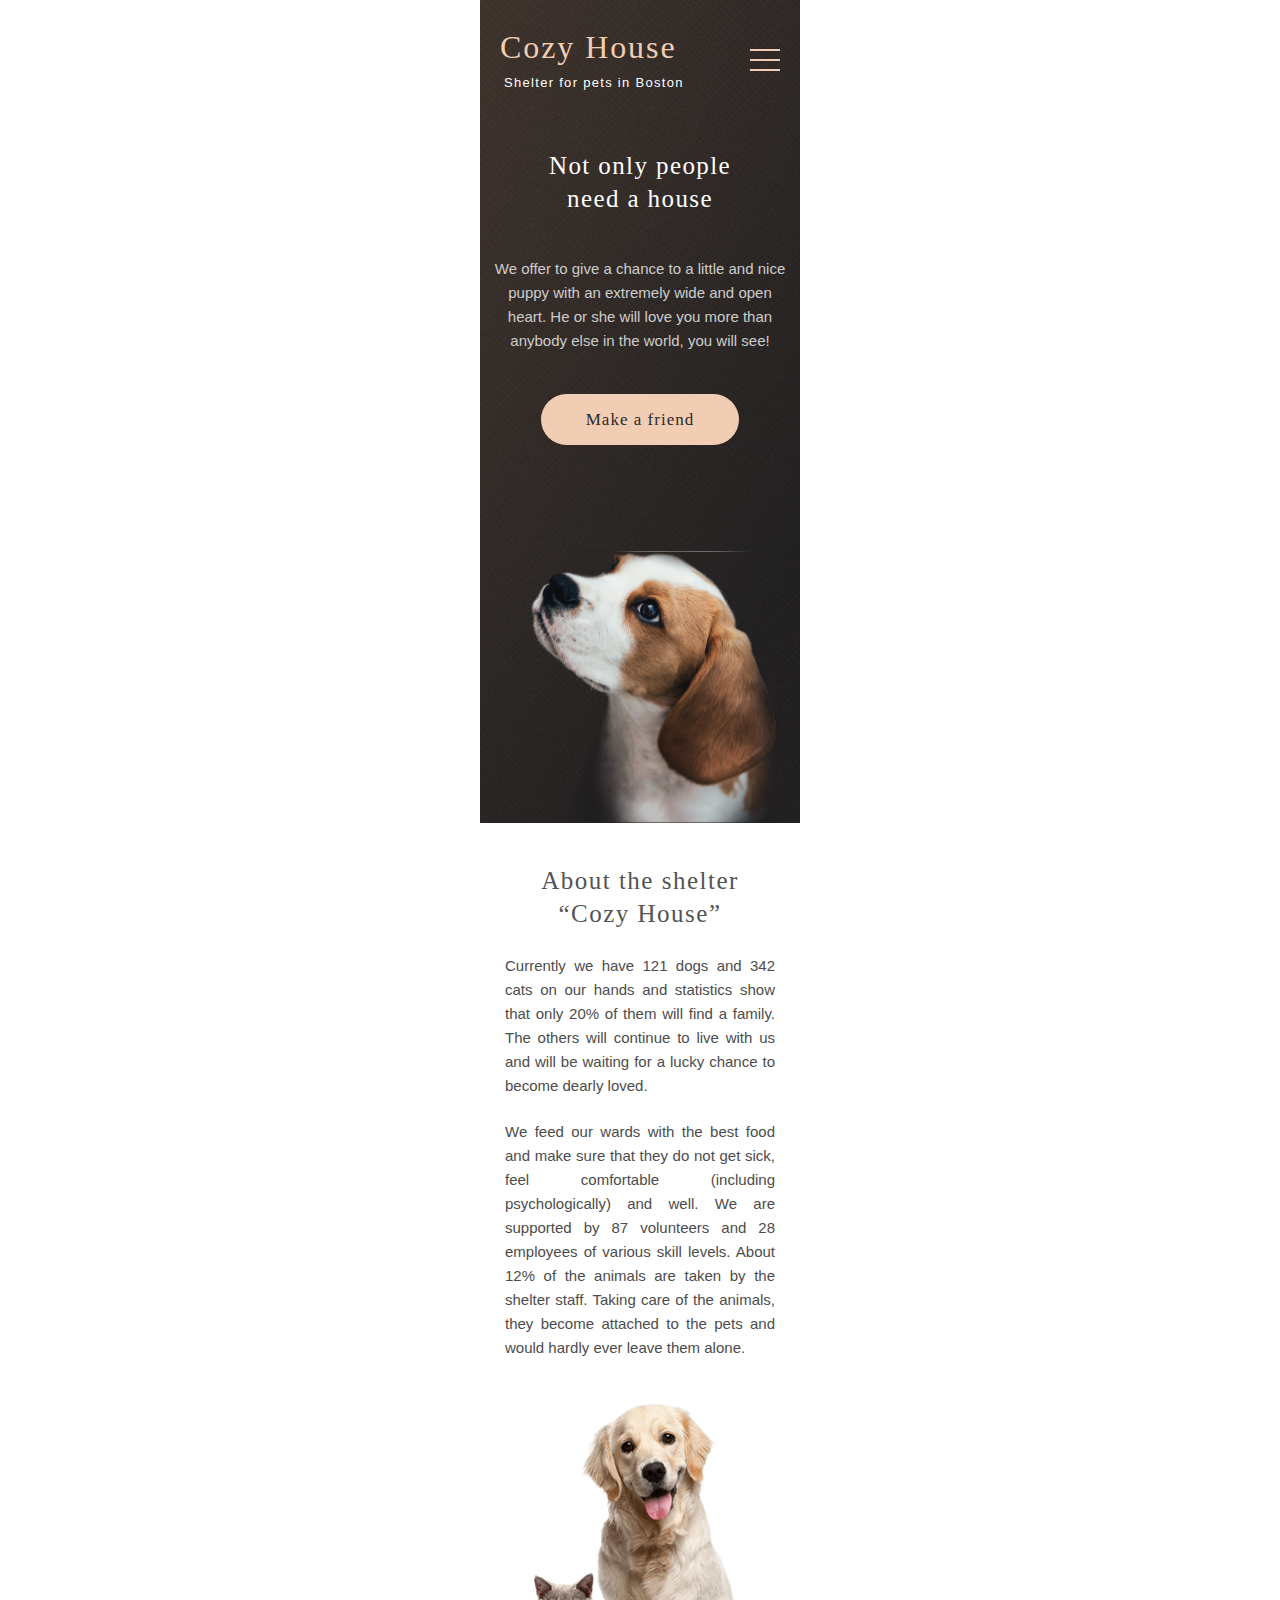
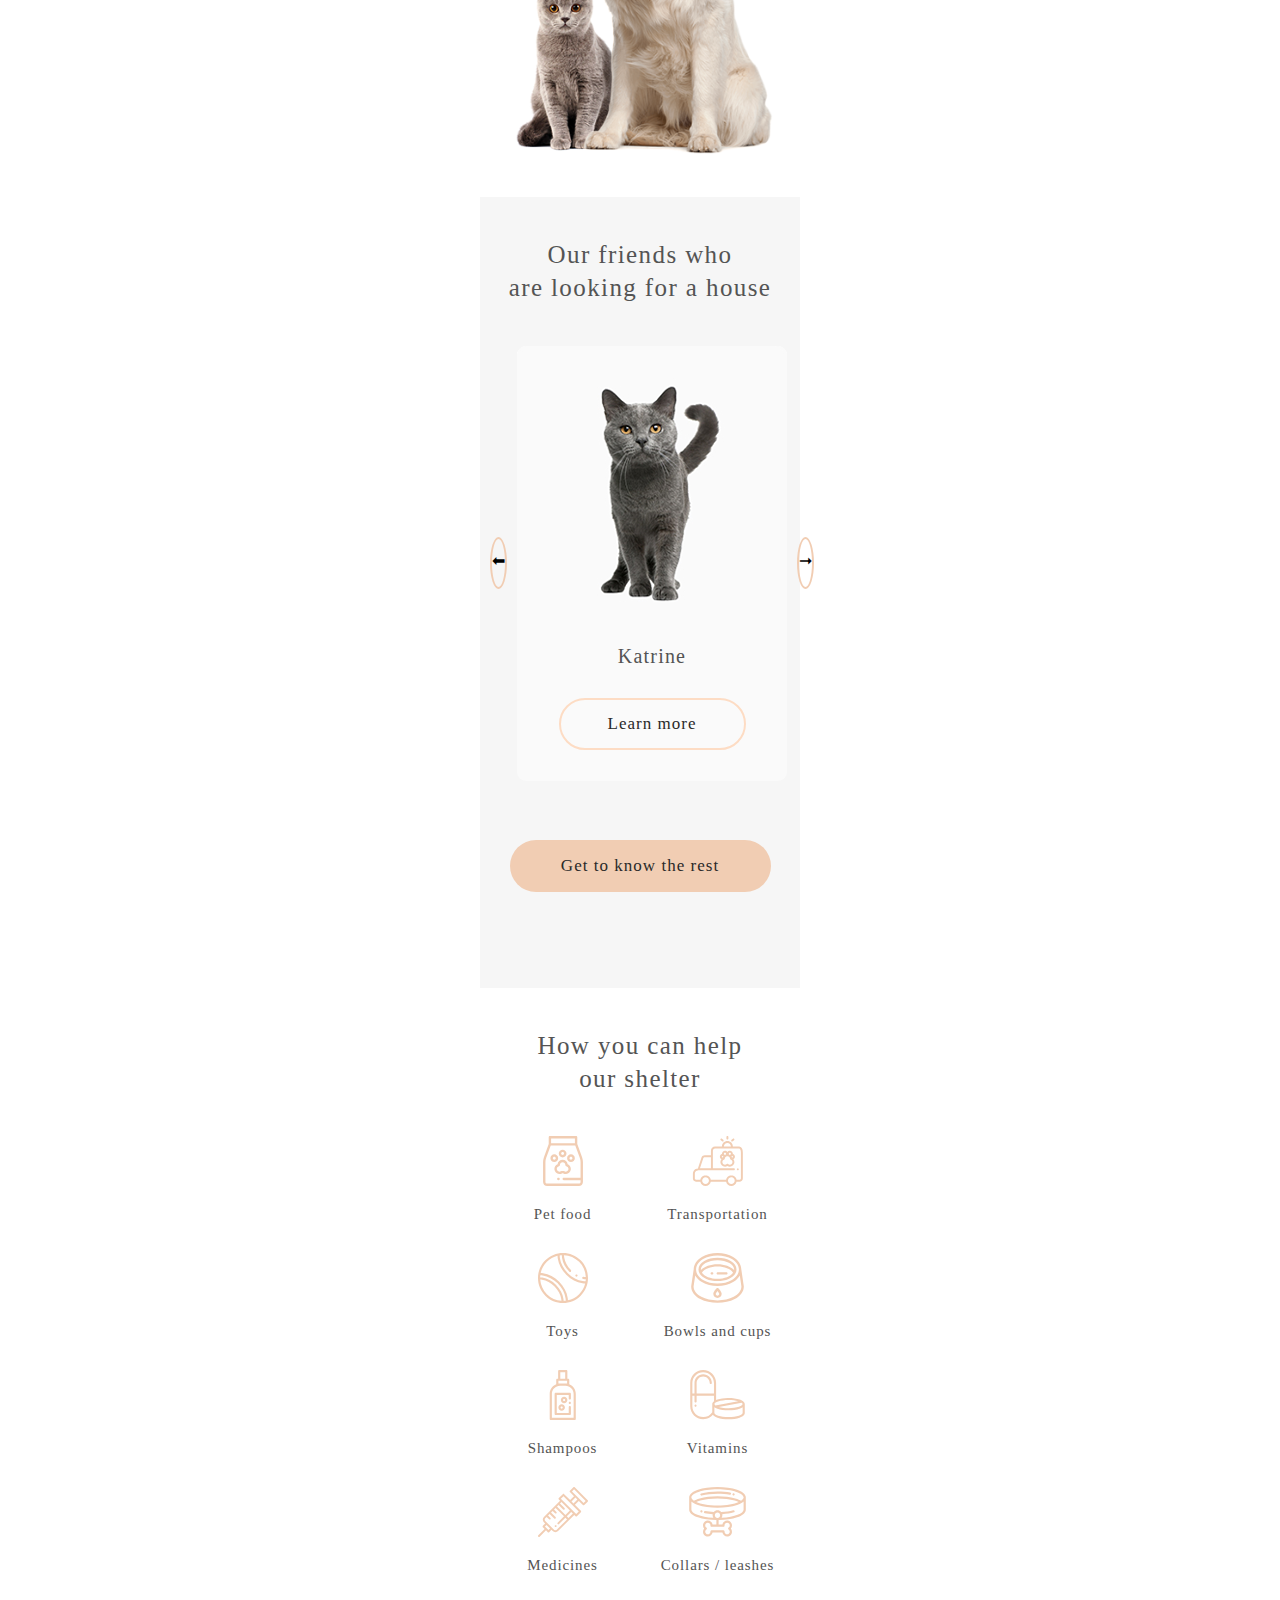
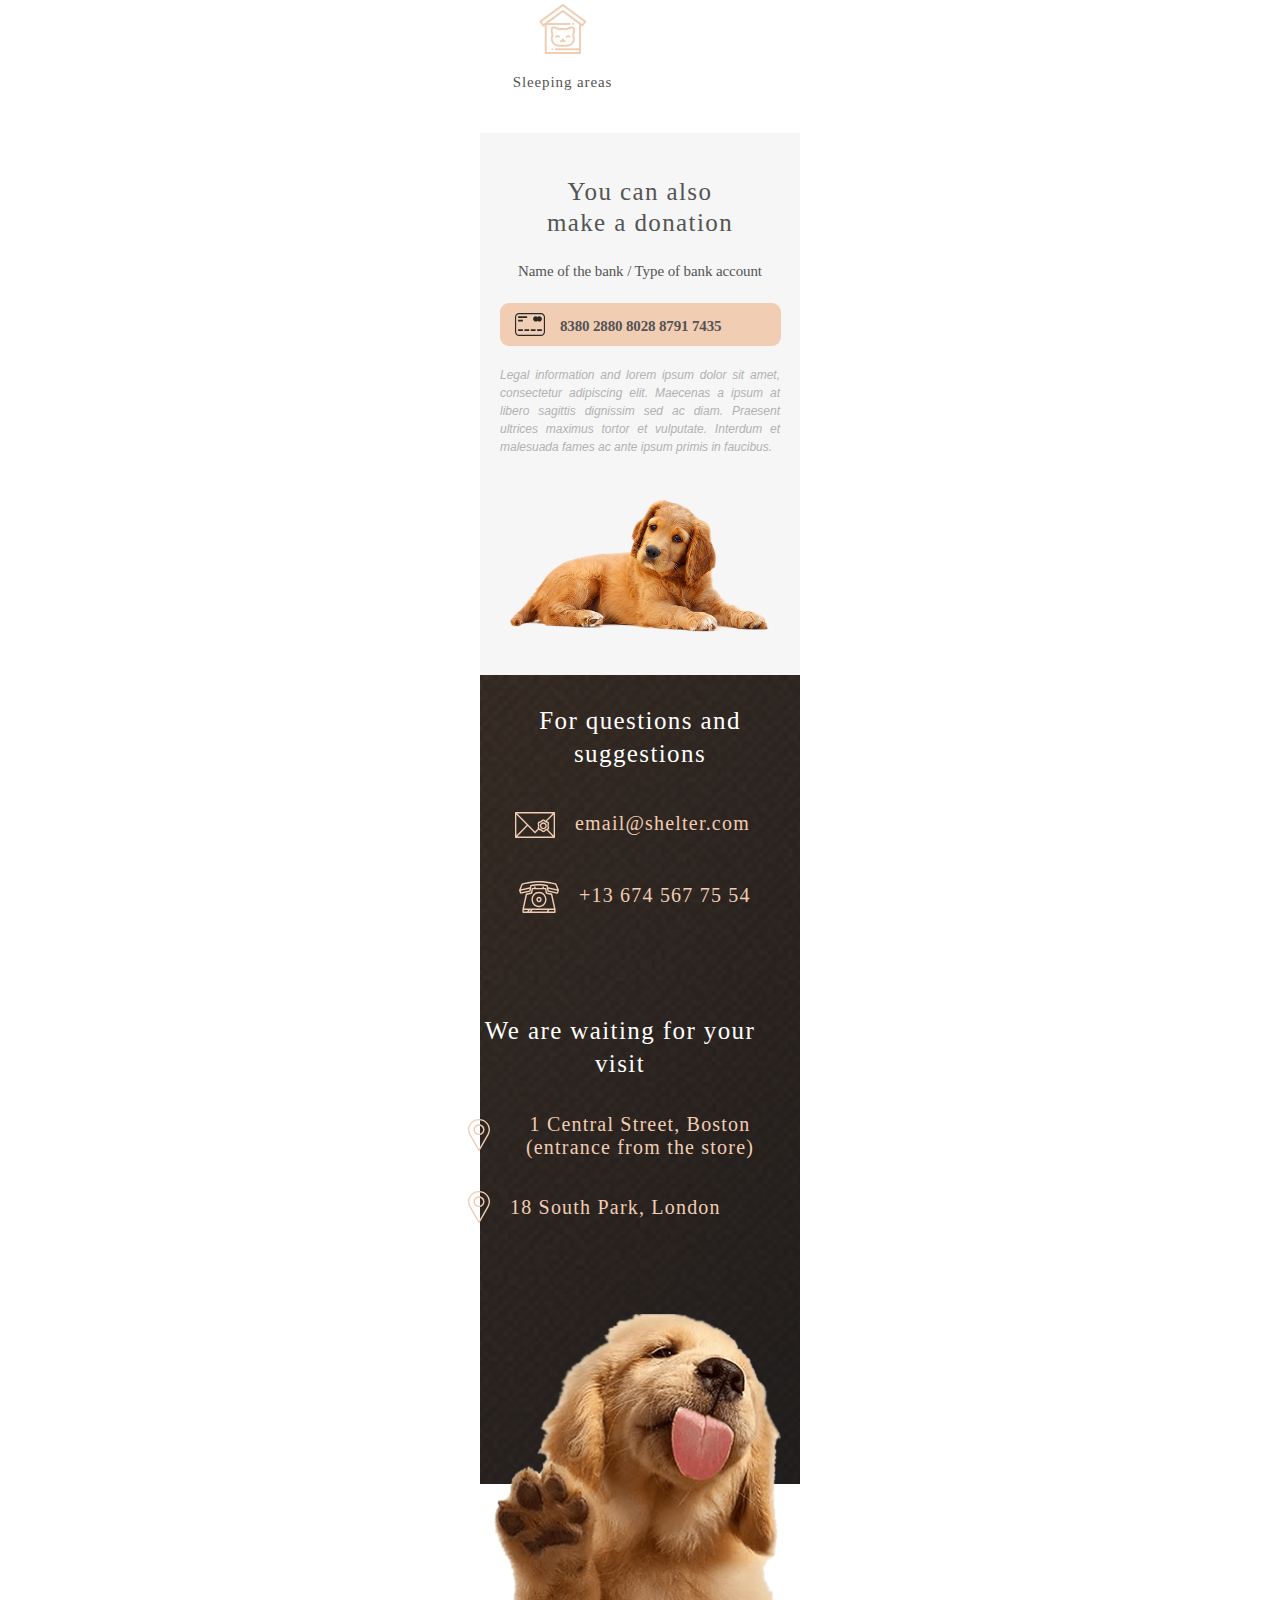
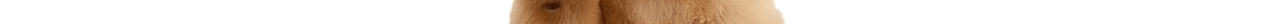
==== commit 884dc573: "feat: add some code for 320px in main page" ====
--- a/index.html
+++ b/index.html
@@ -85,7 +85,7 @@
                     <div class="petCardName"> Katrine </div>
                     <button type="button" class="petCardBtn btn">Learn more</button>
                 </div>
-                <div class="petCard">
+                <div class="petCard petCard320">
                     <div class="petCardImg imgJennifer"></div>
                     <div class="petCardName"> Jennifer </div>
                     <button type="button" class="petCardBtn btn">Learn more</button>
@@ -180,14 +180,14 @@
     </section>
     <section class="footer dFlex" id="footer">
         <div class="footerBox">
-            <h3 class="footerH3">For questions <br>and suggestions</h3>
+            <h3 class="footerH3">For questions <br class="none320">and suggestions</h3>
             <div class="footerMailMargin dFlex">
                 <div class="footerMailImg"></div>
                 <a href="mailto:email@shelter.com" class="logoLink"><h4>email@shelter.com</h4></a>
             </div>
             <div class="dFlex">
                 <div class="footerPhoneImg"></div>
-                <a href="tel:+136745677554" class="logoLink"><h4>+13 674 567 75 54</h4></a>
+                <a href="tel:+136745677554" class="logoLink footerTelH4"><h4>+13 674 567 75 54</h4></a>
             </div>
         </div>
         <div class="footerBox footerBoxCenter">
--- a/style.css
+++ b/style.css
@@ -487,7 +487,7 @@
     margin-top: -5px;
 }
 
-@media screen and (max-width: 768px) {
+@media screen and (max-width: 2800px) {
     html {
         width: 768px;
     }
@@ -566,7 +566,7 @@
     }
 }
 
-@media screen and (max-width: 425px) {
+@media screen and (max-width: 2425px) {
     html {
         width: 320px;
     }
@@ -639,4 +639,105 @@
         background-size: contain;
         margin: 38px 10px;
     }
-}
+    .petsH3 {
+        font-size: 25px;
+        width: auto;
+        letter-spacing: 1.4px;
+    }
+    .pets {
+        padding: 42px 10px;
+        height: 791px;
+    }
+    .petCard320 {
+        display: none;
+    }
+    .petsSliderBox {
+        margin-top: 42px;
+    }
+    .help {
+        height: 745px;
+        padding: 42px 15px;
+    }
+    .helpH3 {
+        font-size: 25px;
+        letter-spacing: 1.4px;
+    }
+    .helpListName {
+        margin-top: 20px;
+        font-size: 15px;
+    }
+    .helpImg {
+        height: 50px;
+        width: 135px;
+        background-size: contain;
+    }
+    .helpListBox {
+        margin-top: 30px;
+        height: 87px;
+        width: 135px;
+        align-items: center;
+        text-align: center;
+    }
+    .helpList {
+        margin-top: 11px;
+        justify-content: space-between;
+    }
+    .donation {
+        height: 542px;
+        padding: 42px 20px;
+        text-align: center;
+    }
+    .donationH3 {
+        font-size: 25px;
+        letter-spacing: 1.4px;
+        line-height: 125%;
+    }
+    .donationH5 {
+        font-size: 15px;
+        font-weight: 100;
+        margin-top: 25px;
+        margin-bottom: 30px;
+    }
+    .donationBlock {
+        width: 280px;
+    }
+    .donationCreditNum {
+        font-size: 15px;
+        line-height: 110%;
+        margin-top: 5px;
+    }
+    .donationCredit {
+        width: 281px;
+        height: 43px;
+    }
+    .donationCreditP {
+        text-align: justify;
+    }
+    .donationImg {
+        width: 260px;
+        height: 135.2px;
+        background-size: contain;
+    }
+    .footer {
+        height: 809px;
+        padding: 30px 10px 0;
+        text-align: center;
+        align-items: center;
+    }
+    .none320 {
+        display: none;
+    }
+    .footerH3 {
+        font-size: 25px;
+        letter-spacing: 1.4px;
+    }
+    .footerMailImg {
+        margin-left: 25px;
+    }
+    .footerPhoneImg {
+        margin-left: 29px;
+    }
+    .footerTelH4 {
+        margin-top: 3px;
+    }
+}
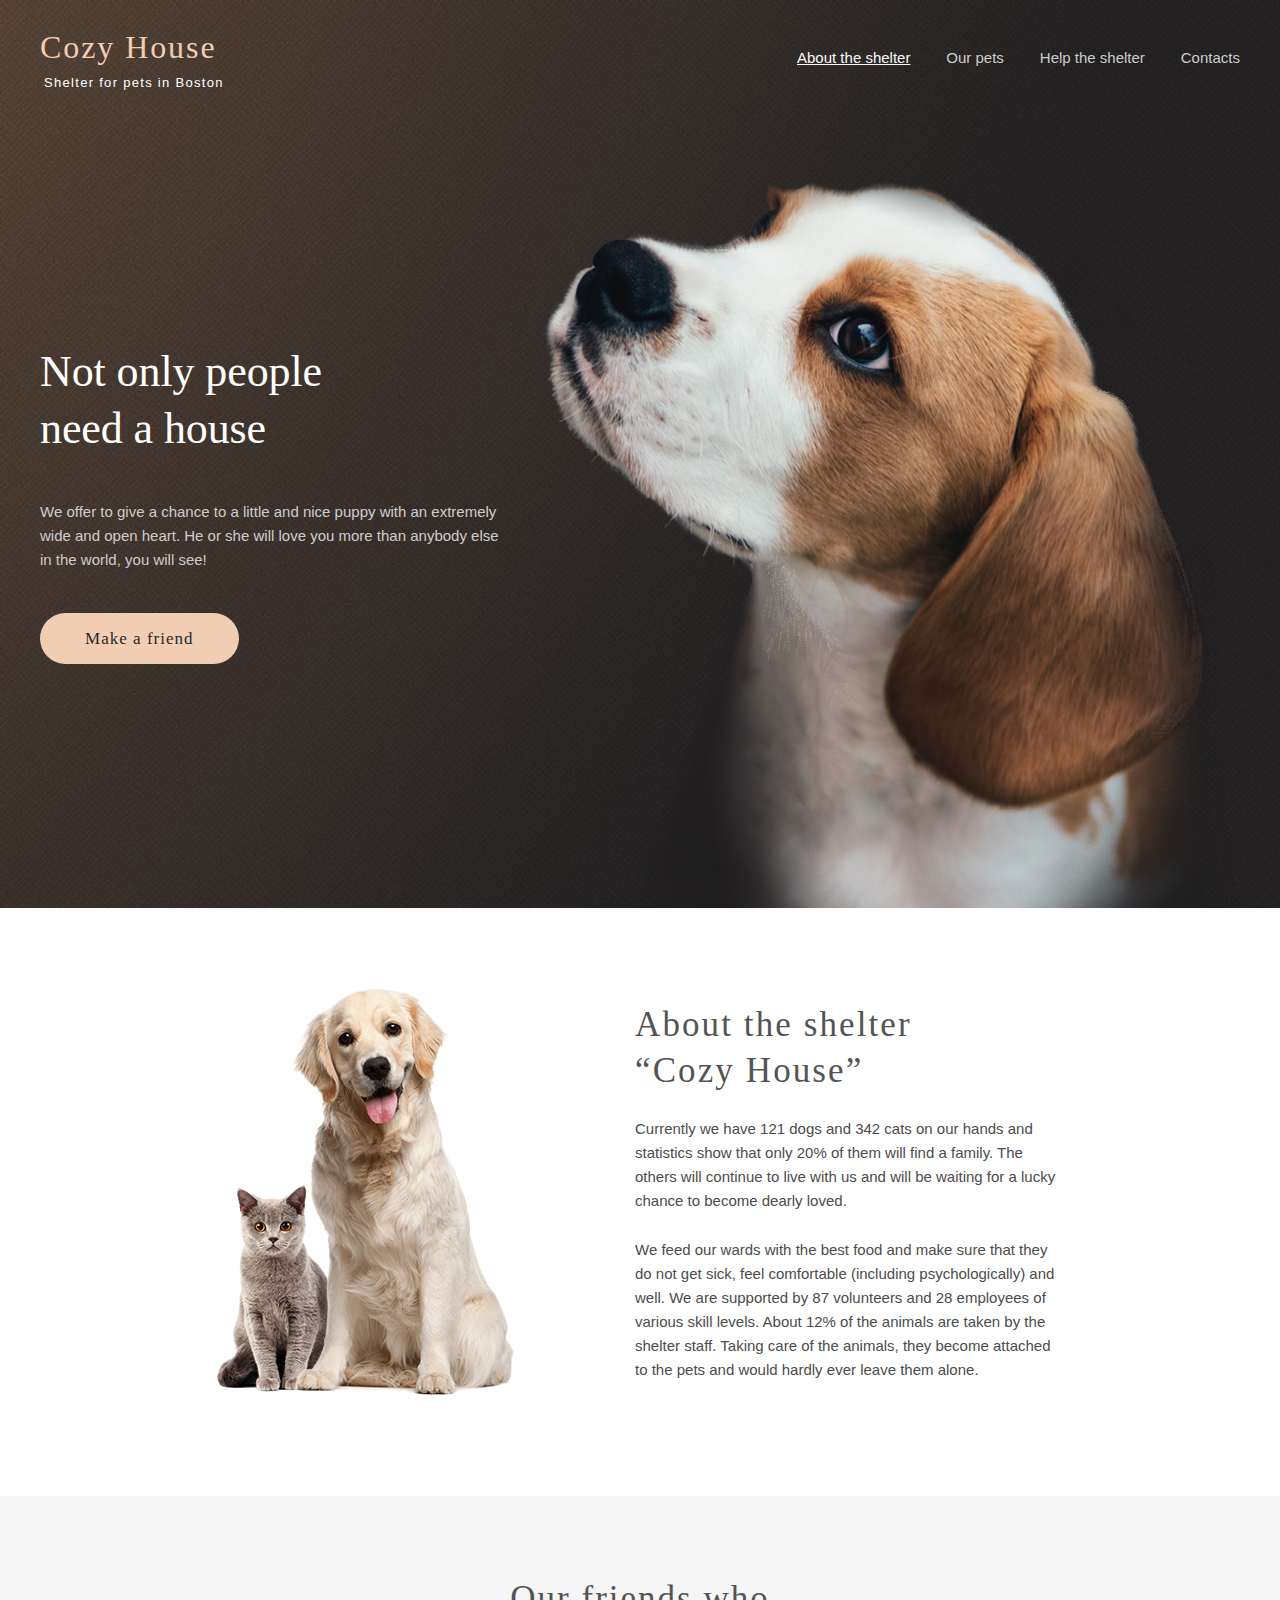
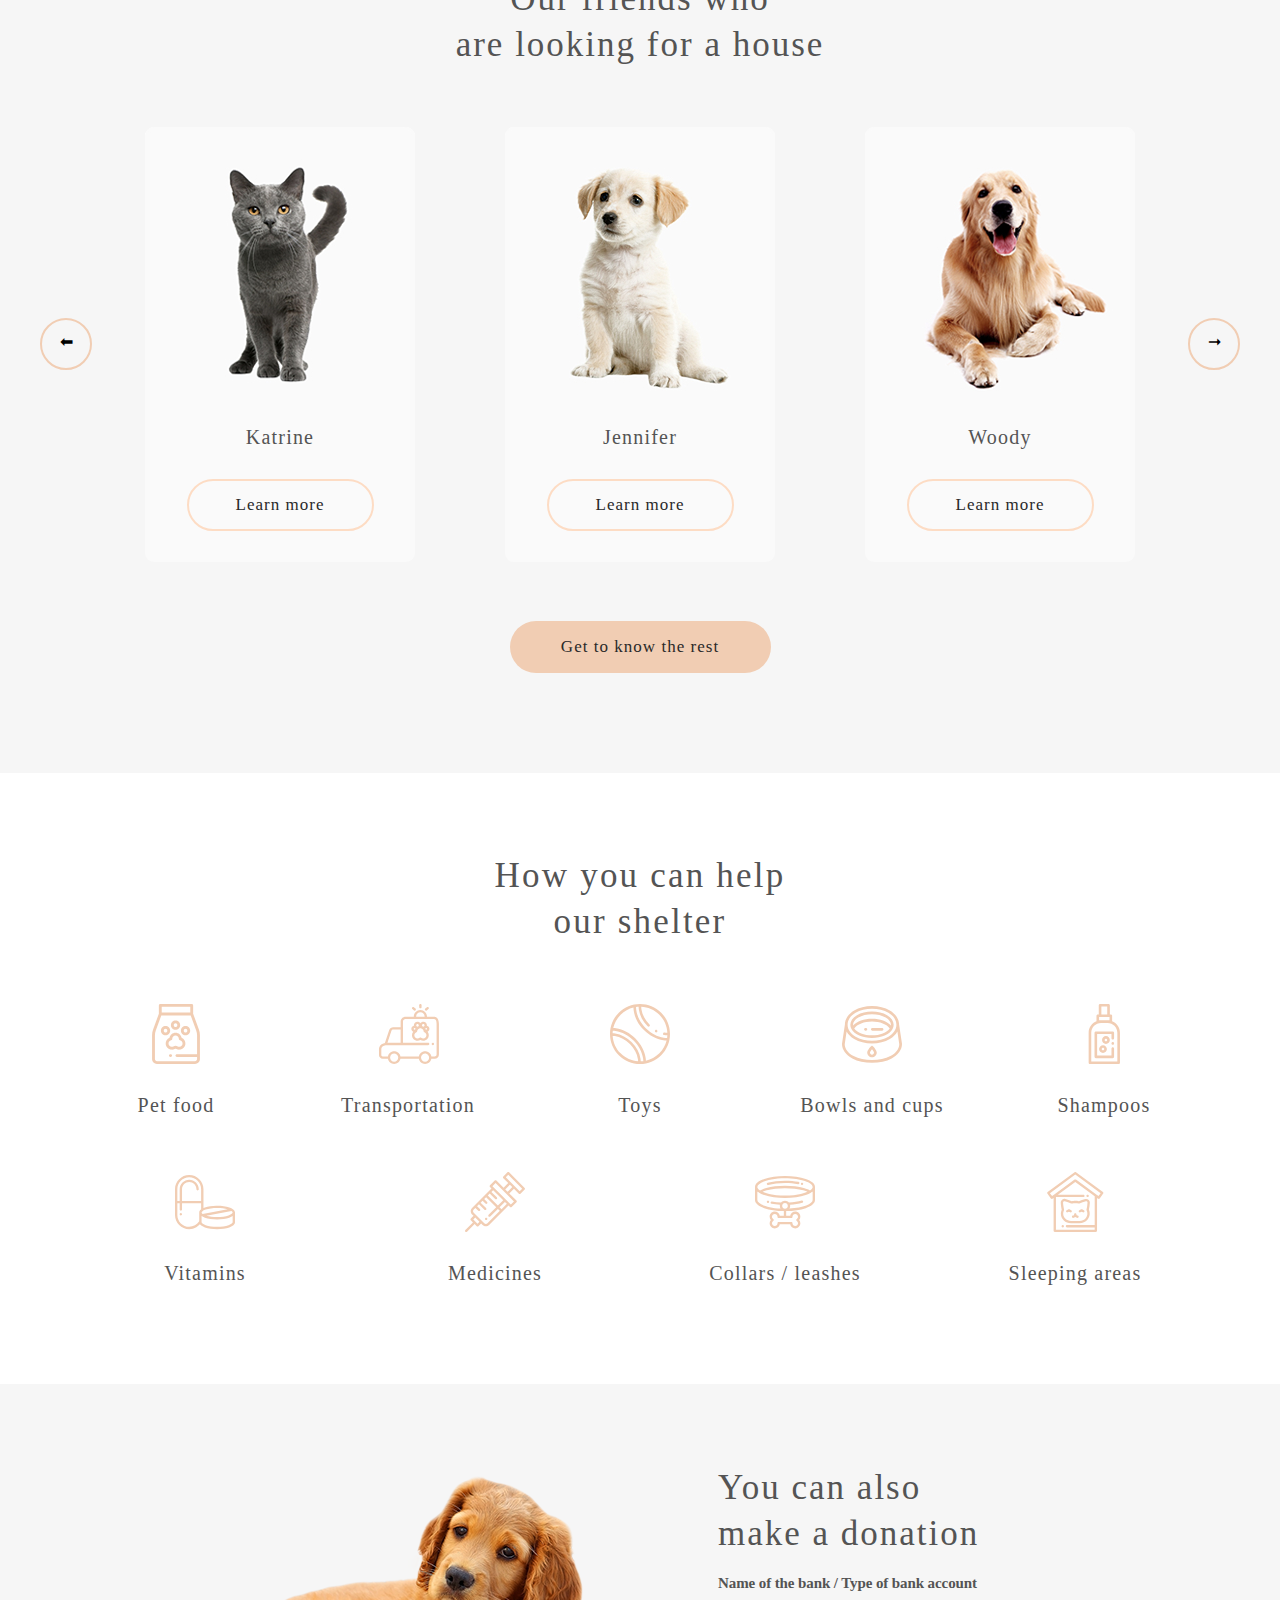
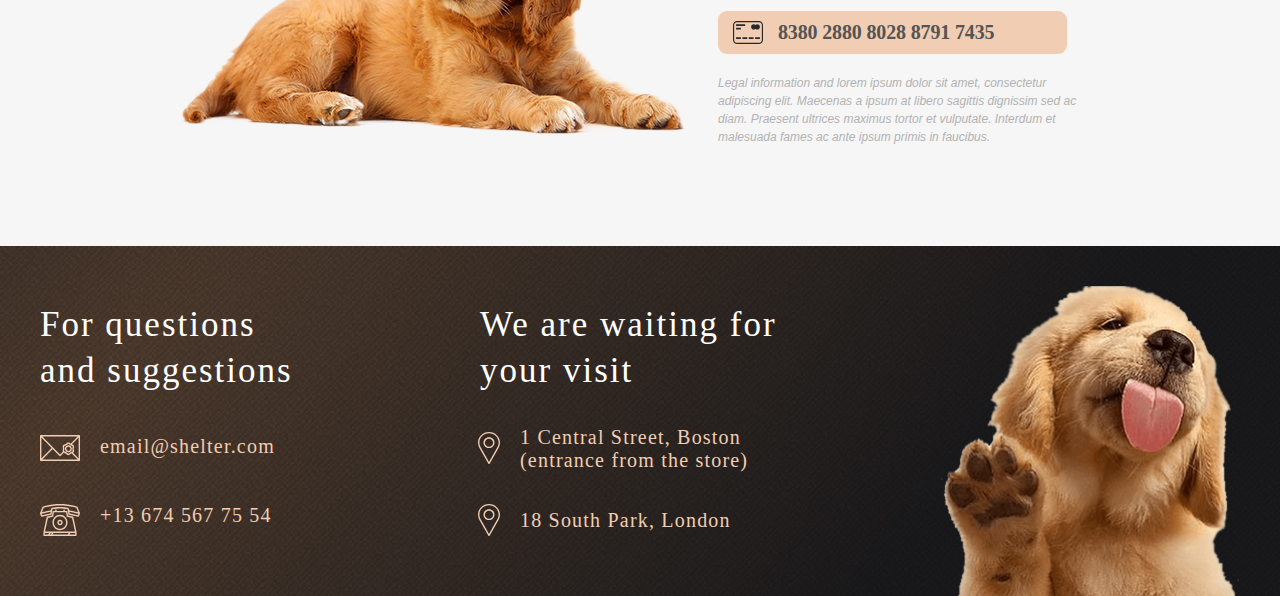
==== commit 068ab083: "feat: add full adaptive for main page" ====
--- a/index.html
+++ b/index.html
@@ -78,7 +78,7 @@
     <section class="pets" id="pets">
         <h3 class="petsH3">Our friends who <br>are looking for a house</h3>
         <div class="petsSliderBox dFlex">
-            <div class="sliderArrLeft sliderArr">&#11013;</div>
+            <div class="sliderArrLeft sliderArr none320">&#11013;</div>
             <div class="petsSlider dFlex">
                 <div class="petCard">
                     <div class="petCardImg imgKatrine"></div>
@@ -96,6 +96,10 @@
                     <button type="button" class="petCardBtn btn">Learn more</button>
                 </div>
             </div>
+            <div class="sliderArrRight sliderArr none320">&#10142;</div>
+        </div>
+        <div class="dNone sliderArr320On">
+            <div class="sliderArrLeft sliderArr">&#11013;</div>
             <div class="sliderArrRight sliderArr">&#10142;</div>
         </div>
         <a href="Pets.html" class="petsBtn btn">Get to know the rest</a>
@@ -191,7 +195,7 @@
             </div>
         </div>
         <div class="footerBox footerBoxCenter">
-            <h3 class="footerH3">We are waiting for your visit</h3>
+            <h3 class="footerH3">We are waiting for <br class="dNone none320Of">your visit</h3>
             <div class="footerPinMargin dFlex">
                 <div class="footerPinImg footerPinImgOne"></div>
                 <a href="https://www.google.com/maps/search/Boston" class="logoLink"><h4 class="footerH4Center">
--- a/style.css
+++ b/style.css
@@ -487,7 +487,7 @@
     margin-top: -5px;
 }
 
-@media screen and (max-width: 2800px) {
+@media screen and (max-width: 800px) {
     html {
         width: 768px;
     }
@@ -566,7 +566,7 @@
     }
 }
 
-@media screen and (max-width: 2425px) {
+@media screen and (max-width: 425px) {
     html {
         width: 320px;
     }
@@ -720,12 +720,16 @@
     }
     .footer {
         height: 809px;
-        padding: 30px 10px 0;
+        padding: 25px 10px 0;
         text-align: center;
         align-items: center;
+        justify-content: space-around;
     }
     .none320 {
         display: none;
+    }
+    .none320Of {
+        display: block;
     }
     .footerH3 {
         font-size: 25px;
@@ -740,4 +744,28 @@
     .footerTelH4 {
         margin-top: 3px;
     }
-}
+    .footerBox {
+        height: 250px;
+    }
+    .footerBoxCenter {
+        margin-left: 0;
+    }
+    .footerImgDog {
+        margin-top: 7px;
+        width: 260px;
+        height: 270px;
+        background-size: contain;
+    }
+    .sliderArr320On {
+        margin: auto;
+        display: flex;
+        width: 184px;
+        justify-content: space-between;
+    }
+    .sliderArr {
+        margin-top: 20px;
+    }
+    .petsBtn {
+        margin-top: 41px;
+    }
+}
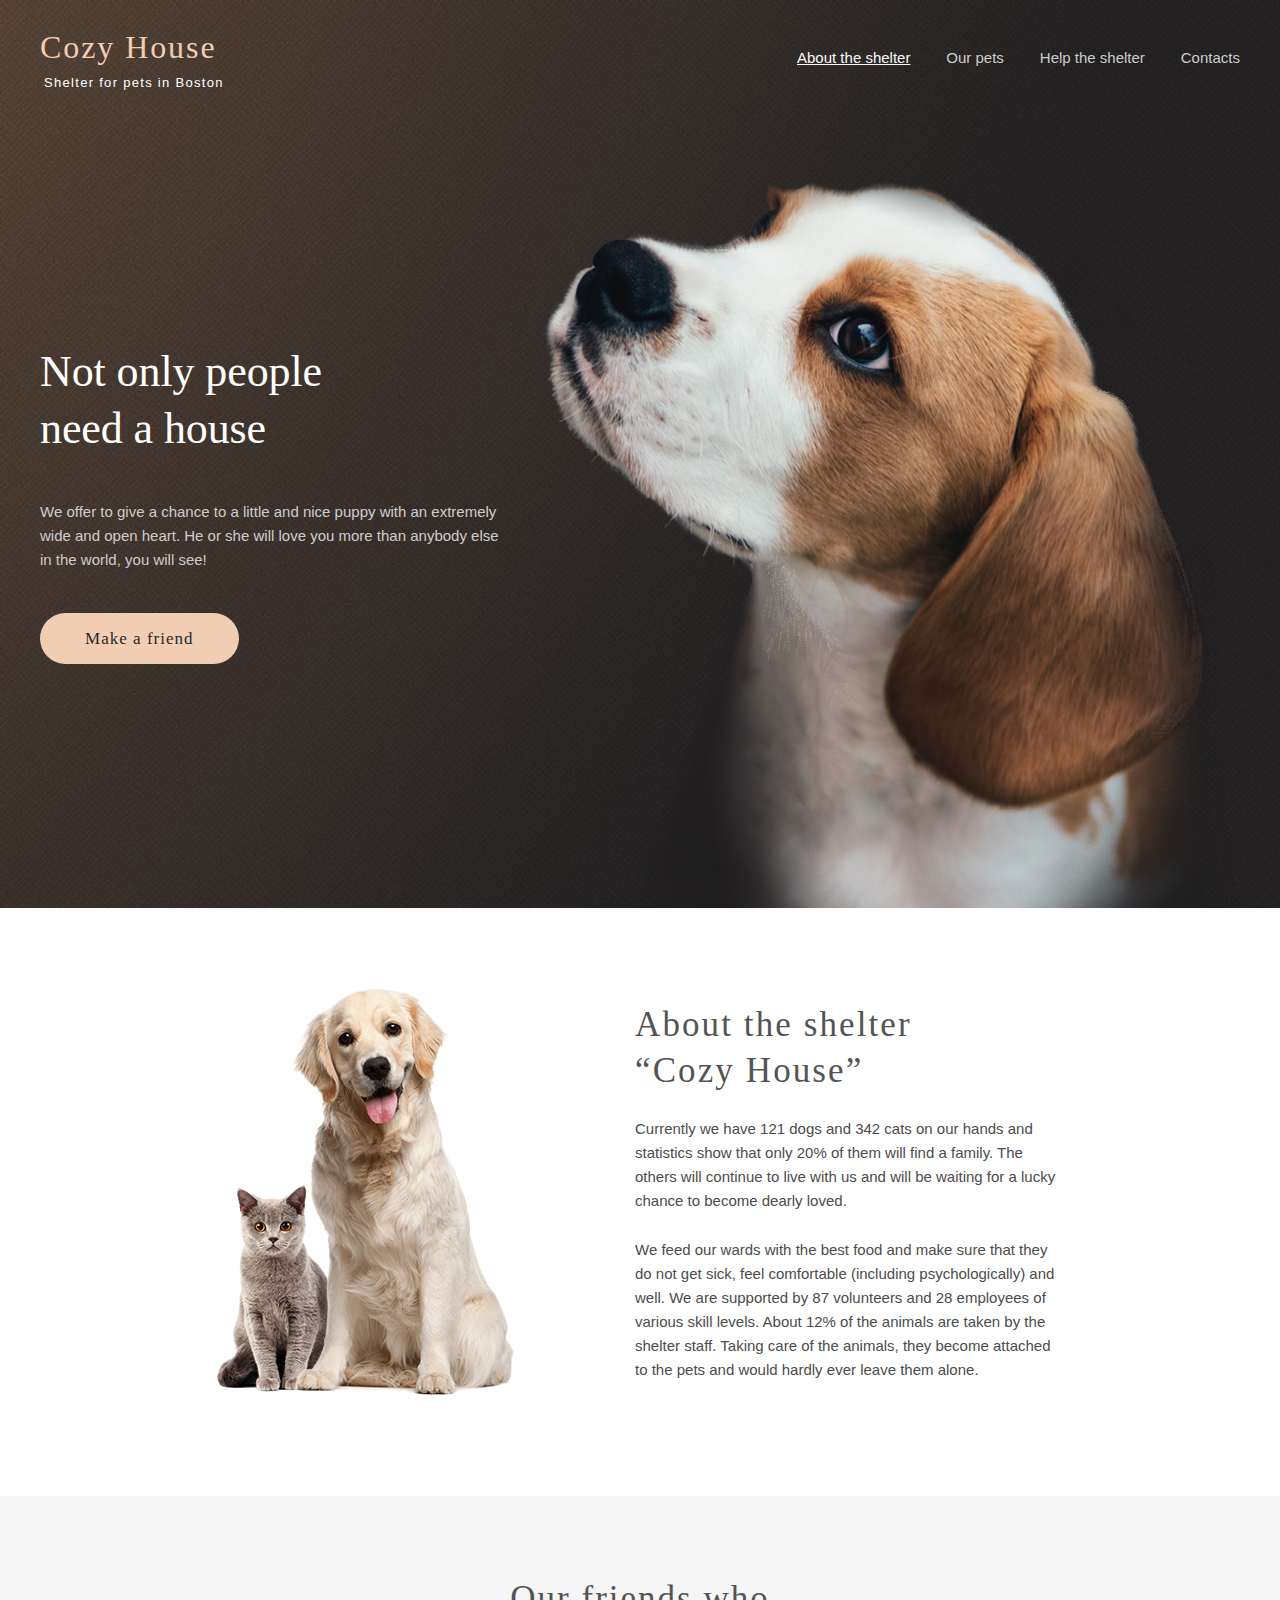
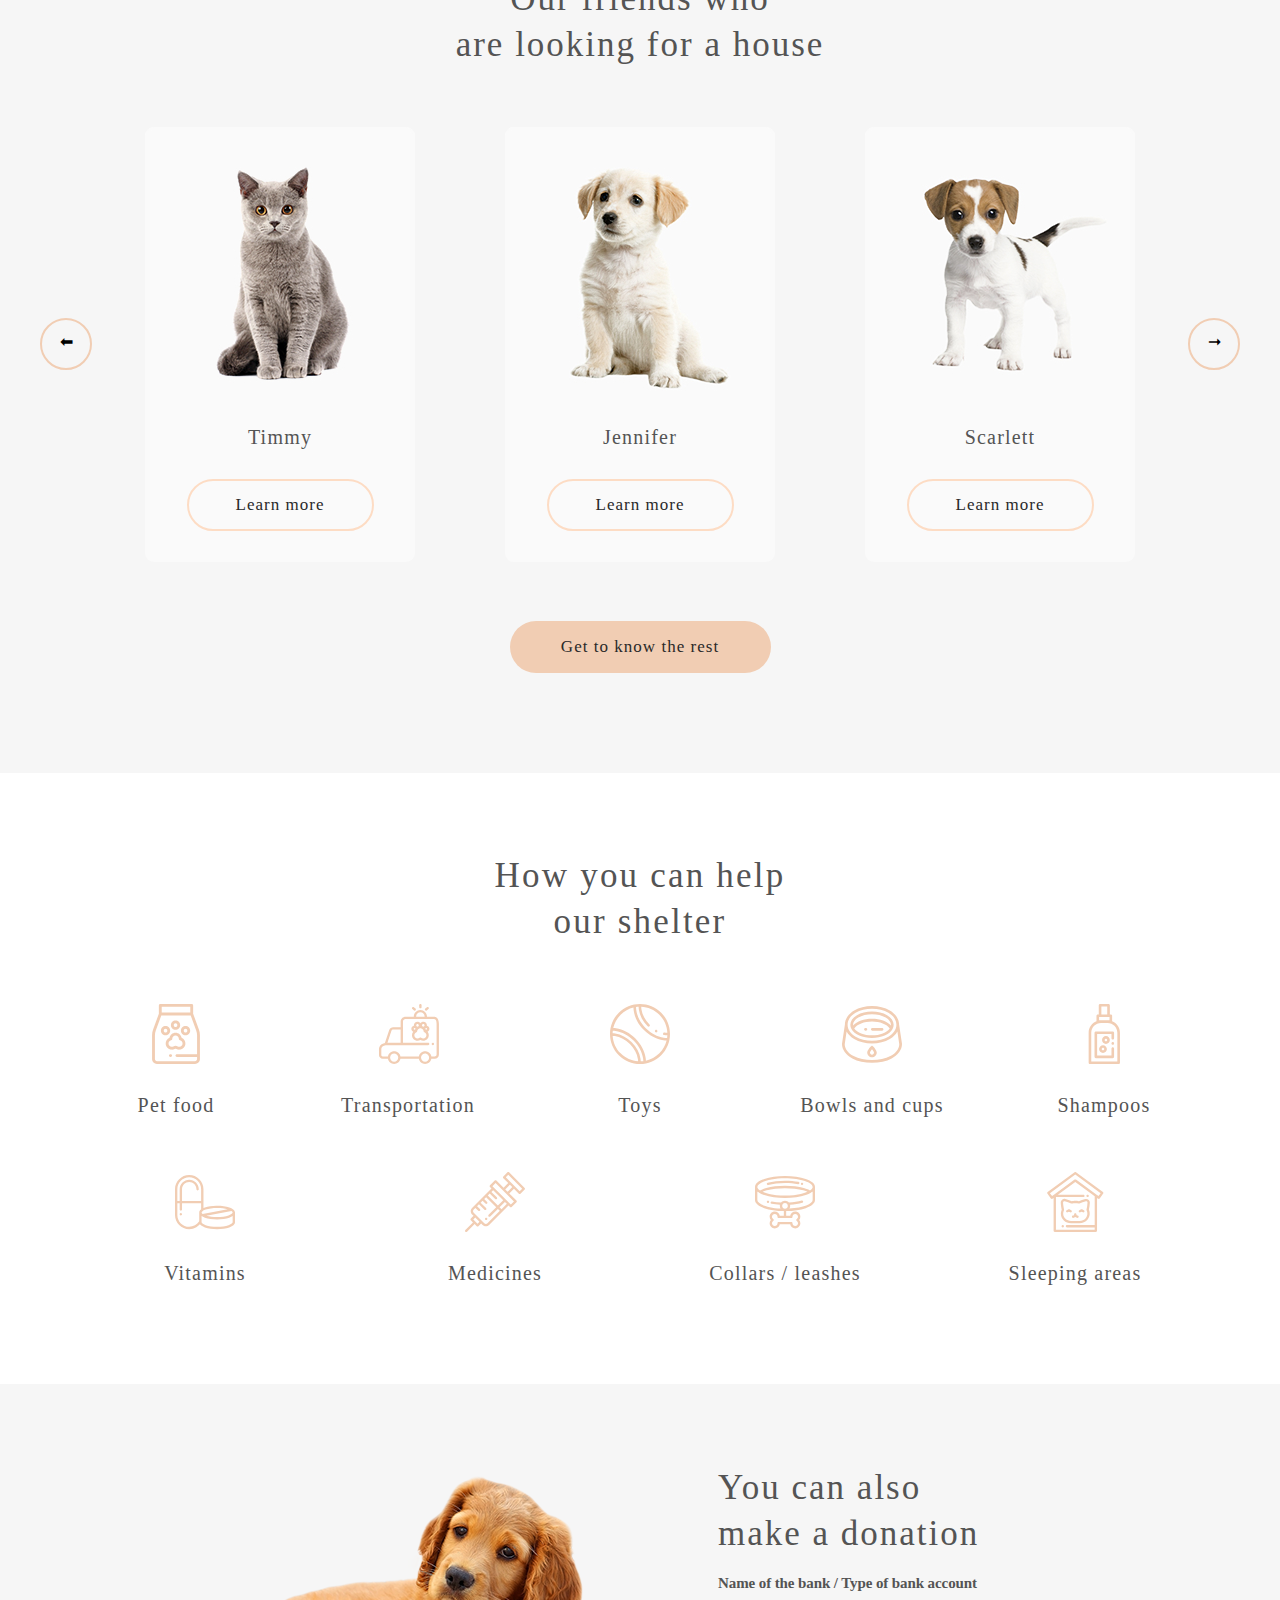
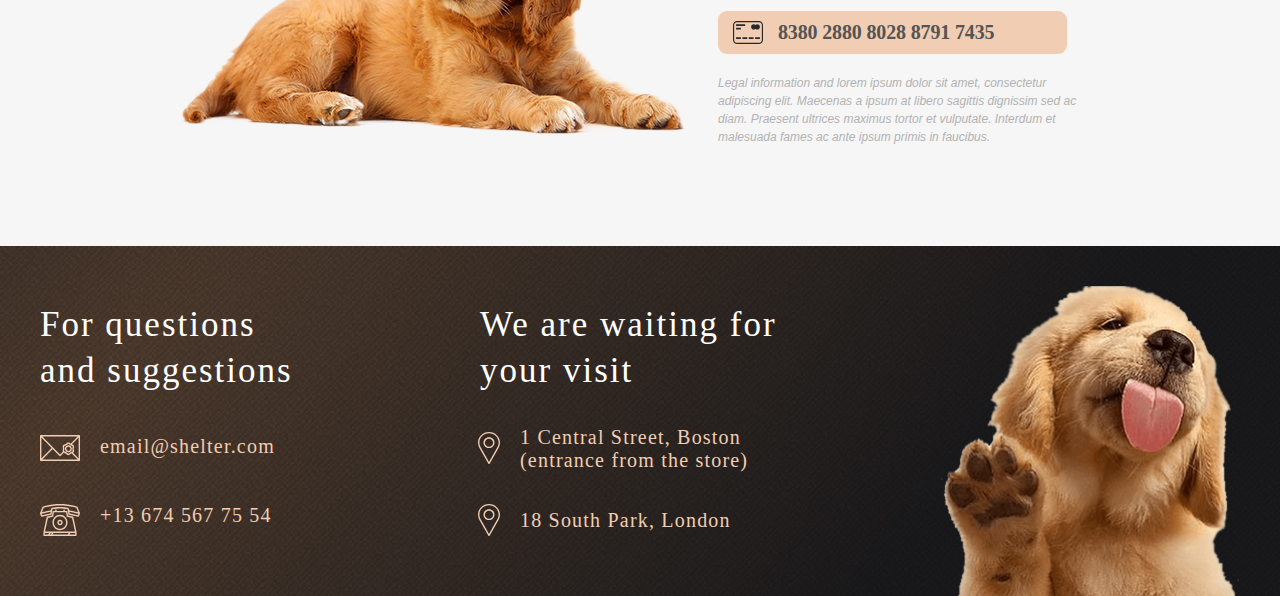
==== commit 6c5ed534: "feat: add some part 2" ====
--- a/index.html
+++ b/index.html
@@ -1,5 +1,5 @@
 <!DOCTYPE html>
-<html lang="en">
+<html lang="ru">
 
 <head>
     <meta charset="UTF-8">
@@ -25,15 +25,18 @@
                     <li><a href="#footer" class="navA">Contacts</a></li>
                 </ul>
             </nav>
-            <div class="burgerBtn dNone">
-                <nav class="navHiden320">
-                    <ul class="">
-                        <li><a href="#" class="navA navAActive">About the shelter</a></li>
-                        <li><a href="Pets.html" class="navA">Our pets</a></li>
-                        <li><a href="#help" class="navA">Help the shelter</a></li>
-                        <li><a href="#footer" class="navA">Contacts</a></li>
-                    </ul>
-                </nav>
+            <div class="dNone menu320box">
+                <div class="burgerBtn"></div>
+                <div class="burgerMenuBlock dNone">
+                    <nav class="burgerMenu burgerMenuRotate">
+                        <ul class="navBar320">
+                            <li><a href="#" class="navA navAActive">About the shelter</a></li>
+                            <li><a href="Pets.html" class="navA">Our pets</a></li>
+                            <li><a href="#help" class="navA">Help the shelter</a></li>
+                            <li><a href="#footer" class="navA">Contacts</a></li>
+                        </ul>
+                    </nav>
+                </div>
             </div>
         </header>
         <div class="startMain dFlex">
@@ -78,29 +81,29 @@
     <section class="pets" id="pets">
         <h3 class="petsH3">Our friends who <br>are looking for a house</h3>
         <div class="petsSliderBox dFlex">
-            <div class="sliderArrLeft sliderArr none320">&#11013;</div>
+            <div class="sliderArrLeft sliderArr none320" id="sliderArrLeft">&#11013;</div>
             <div class="petsSlider dFlex">
-                <div class="petCard">
-                    <div class="petCardImg imgKatrine"></div>
-                    <div class="petCardName"> Katrine </div>
+                <div class="petCard" id="petCard1">
+                    <div class="petCardImg"></div>
+                    <div class="petCardName"></div>
                     <button type="button" class="petCardBtn btn">Learn more</button>
                 </div>
-                <div class="petCard petCard320">
-                    <div class="petCardImg imgJennifer"></div>
-                    <div class="petCardName"> Jennifer </div>
+                <div class="petCard petCard320" id="petCard2">
+                    <div class="petCardImg"></div>
+                    <div class="petCardName"></div>
                     <button type="button" class="petCardBtn btn">Learn more</button>
                 </div>
-                <div class="petCard petCard768">
-                    <div class="petCardImg imgWoody"></div>
-                    <div class="petCardName"> Woody </div>
+                <div class="petCard petCard768" id="petCard3">
+                    <div class="petCardImg"></div>
+                    <div class="petCardName"></div>
                     <button type="button" class="petCardBtn btn">Learn more</button>
                 </div>
             </div>
-            <div class="sliderArrRight sliderArr none320">&#10142;</div>
+            <div class="sliderArrRight sliderArr none320" id="sliderArrRight">&#10142;</div>
         </div>
         <div class="dNone sliderArr320On">
-            <div class="sliderArrLeft sliderArr">&#11013;</div>
-            <div class="sliderArrRight sliderArr">&#10142;</div>
+            <div class="sliderArrLeft sliderArr" id="sliderArrLeft320">&#11013;</div>
+            <div class="sliderArrRight sliderArr" id="sliderArrRight320">&#10142;</div>
         </div>
         <a href="Pets.html" class="petsBtn btn">Get to know the rest</a>
     </section>
--- a/style.css
+++ b/style.css
@@ -224,6 +224,8 @@
 .petCardImg {
     width: 270px;
     height: 270px;
+    background-position: center;
+    background-repeat: no-repeat;
 }
 .petCardName {
     margin-top: 29px;
@@ -579,10 +581,25 @@
     }
     .burgerBtn {
         margin-top: 19px;
-        background: url(img/burger.svg) center;
+        background-image: url(img/burger.svg);
+        background-position: center;
         width: 30px;
         height: 22px;
+        transition: 0.5s;
+        z-index: 3;
+        position: fixed;
+        /* margin-right: 20px; */
+        right: 20px;
+    }
+    .burgerBtnRotate {
+        transform: rotate(-90deg);
+    }
+    .menu320box {
         display: block;
+    }
+    .burgerBtn:hover {
+        cursor: pointer;
+        overflow: hidden;
     }
     .startText {
         margin: 0;
@@ -768,4 +785,47 @@
     .petsBtn {
         margin-top: 41px;
     }
-}
+    .burgerMenuBlock {
+        top: 0;
+        right: 0;
+        position: fixed;
+        transition: 1s;
+        background-color: #0000;
+        width: 100%;
+        height: 100%;
+        z-index: 2;
+        /* overflow: hidden; */
+    }
+    .burgerMenu {
+        transition: 1s;
+        right: 0;
+        position: fixed;
+        background-color: #292929;
+        width: 320px;
+        height: 100%;
+    }
+    .burgerMenuRotate {
+        transform: translate(320px, 0);
+        transition: 0.5s;
+    }
+    .navBar320 {
+        margin: 250px auto;
+        display: flex;
+        flex-direction: column;
+        height: 330px;
+        width: 250px;
+        flex-wrap: nowrap;
+        text-align: center;
+        align-items: center;
+        justify-content: space-between;
+        list-style-type: none;
+    }
+    .navBar320 .navA {
+        font-size: 32px;
+    }
+    .navAActive {
+        text-decoration: none;
+        padding-bottom: 5px;
+        border-bottom: 3px solid #F1CDB3;
+    }
+}
